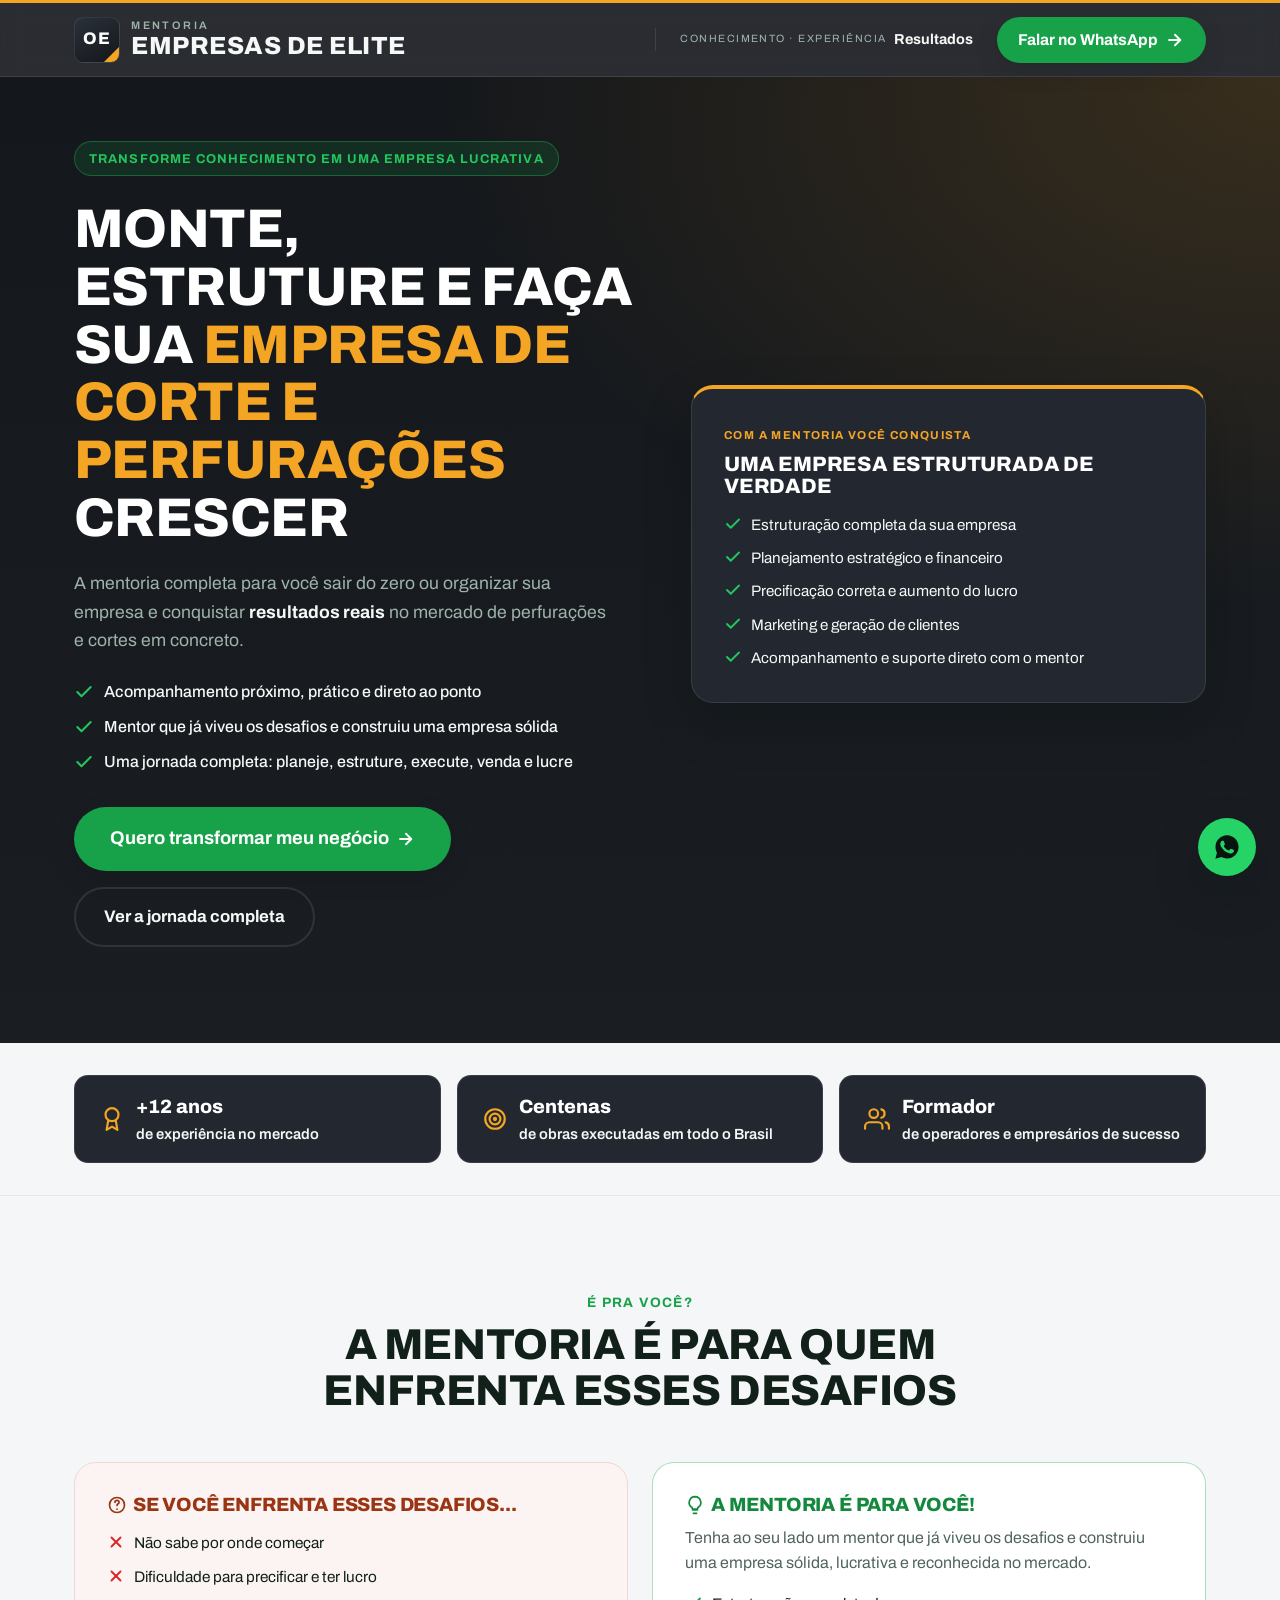
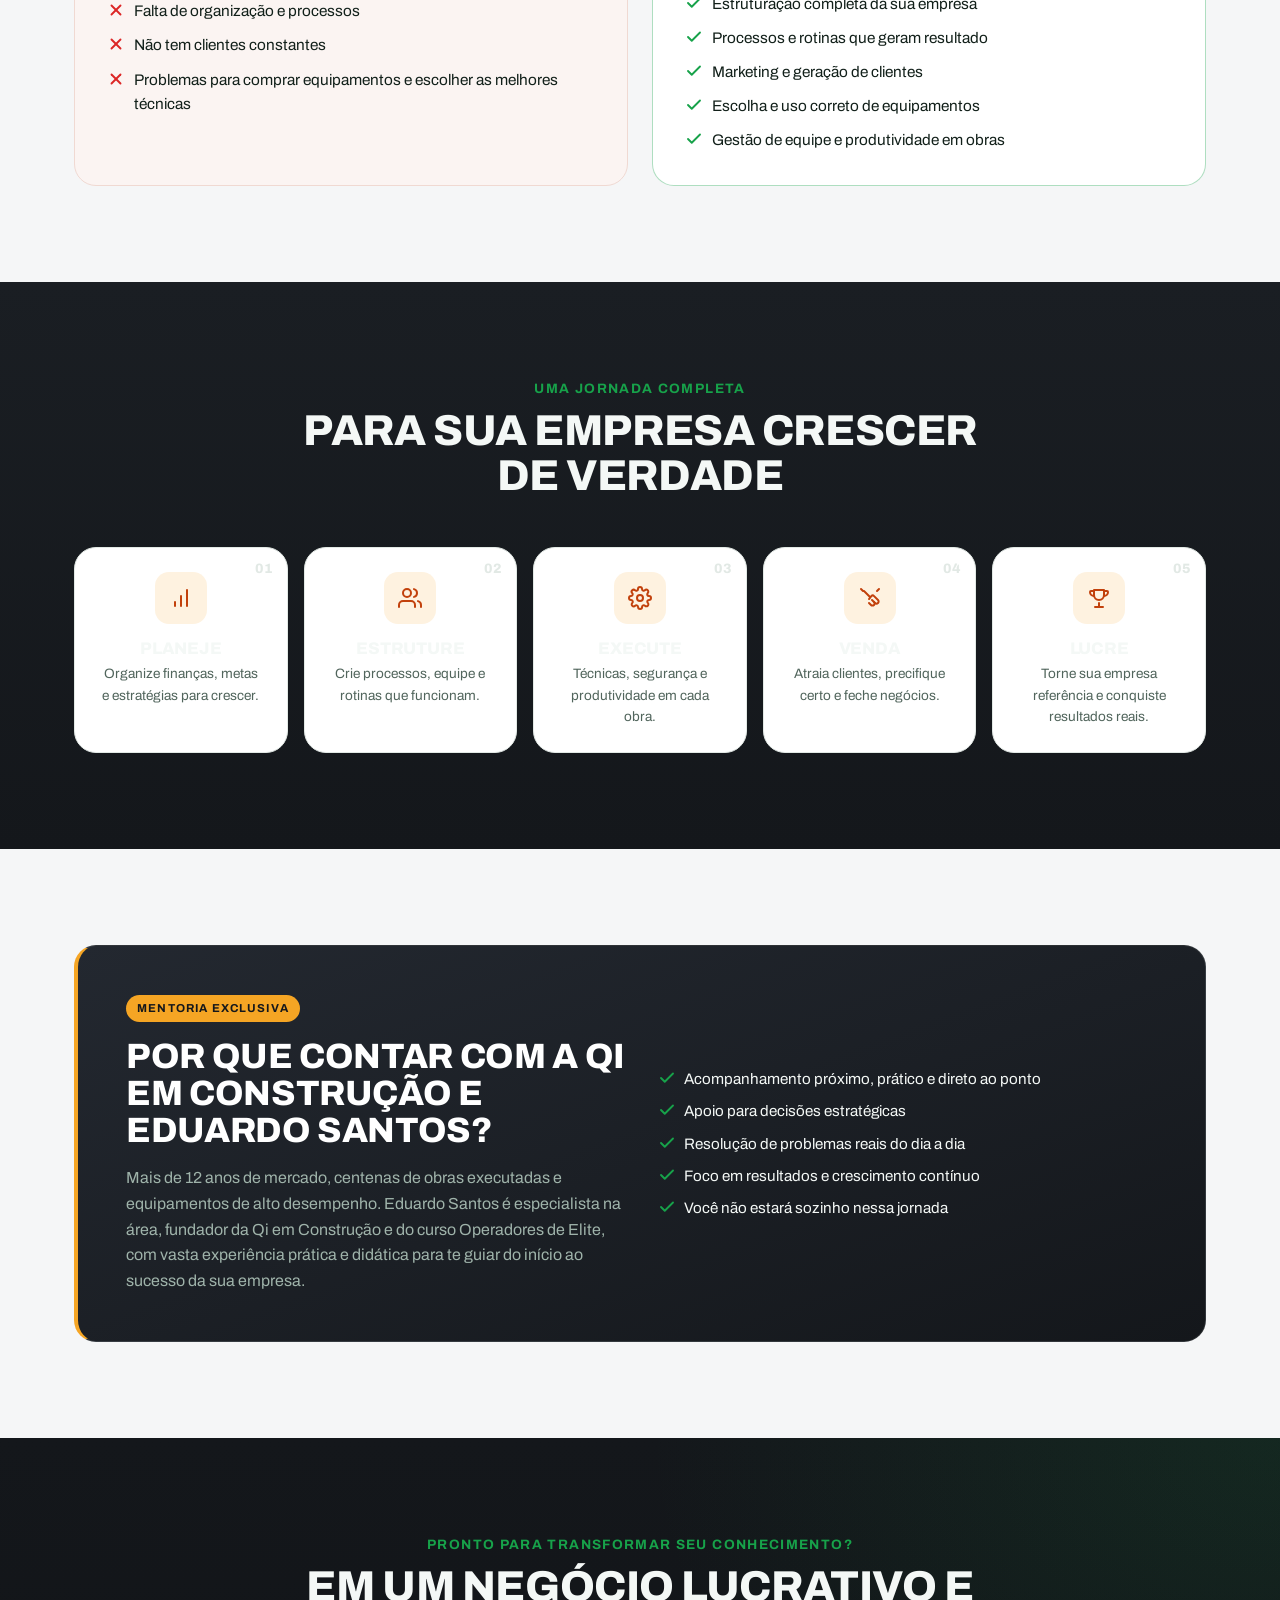
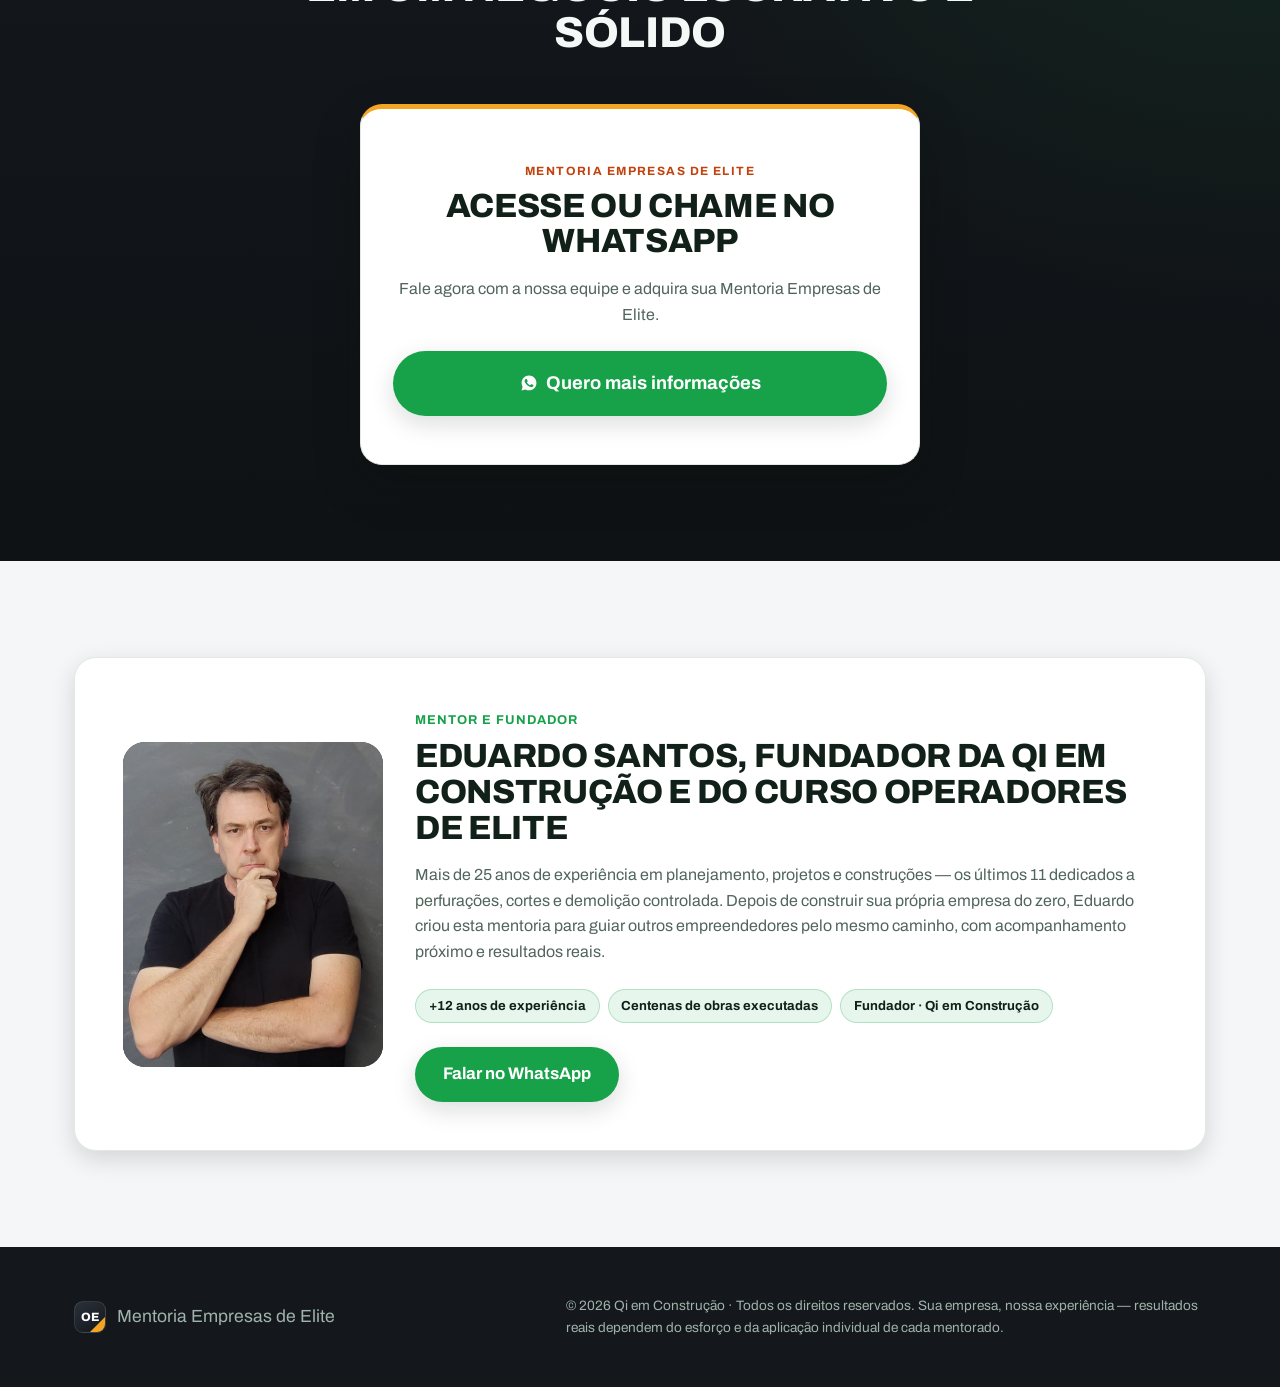
==== mentoria-empresas-de-elite/index.html @ 90589bb1 "Add Mentoria Empresas de Elite page New /mentoria-empresas-de-elite/ — pillars, problem-fit panels, " ====
<!doctype html>
<html lang="pt-BR">
<head>
<meta charset="UTF-8">
<meta name="viewport" content="width=device-width, initial-scale=1">
<title>Mentoria Empresas de Elite | Monte e Estruture sua Empresa de Corte e Perfurações — Qi em Construção</title>
<meta name="description" content="Mentoria completa para você sair do zero ou organizar sua empresa e conquistar resultados reais no mercado de perfurações e cortes em concreto. Planeje, estruture, execute, venda e lucre com o acompanhamento de Eduardo Santos.">
<link rel="preload" href="../assets/fonts/archivo-latin-400-normal.woff2" as="font" type="font/woff2" crossorigin>
<link rel="preload" href="../assets/fonts/archivo-latin-800-normal.woff2" as="font" type="font/woff2" crossorigin>
<link rel="stylesheet" href="../css/fonts.css">
<link rel="stylesheet" href="../css/styles.css">
<link rel="stylesheet" href="../css/smartbook.css">
<link rel="stylesheet" href="../css/course.css">
</head>
<body>

<a class="skip-link" href="#main">Pular para o conteúdo</a>

<svg xmlns="http://www.w3.org/2000/svg" style="display:none">
  <symbol id="icon-check" viewBox="0 0 24 24" fill="none" stroke="currentColor" stroke-width="2.5" stroke-linecap="round" stroke-linejoin="round"><polyline points="20 6 9 17 4 12"/></symbol>
  <symbol id="icon-x" viewBox="0 0 24 24" fill="none" stroke="currentColor" stroke-width="2.5" stroke-linecap="round" stroke-linejoin="round"><line x1="18" y1="6" x2="6" y2="18"/><line x1="6" y1="6" x2="18" y2="18"/></symbol>
  <symbol id="icon-arrow" viewBox="0 0 24 24" fill="none" stroke="currentColor" stroke-width="2.5" stroke-linecap="round" stroke-linejoin="round"><line x1="4" y1="12" x2="19" y2="12"/><polyline points="12 5 19 12 12 19"/></symbol>
  <symbol id="icon-whatsapp" viewBox="0 0 24 24" fill="currentColor"><path d="M12.04 2C6.58 2 2.13 6.45 2.13 11.91c0 1.79.47 3.47 1.29 4.93L2 22l5.25-1.38c1.41.77 3.02 1.21 4.74 1.21h.01c5.46 0 9.91-4.45 9.91-9.91C21.91 6.45 17.5 2 12.04 2Zm5.7 14.08c-.24.68-1.4 1.32-1.93 1.4-.5.08-1.12.11-1.81-.11-.42-.13-.96-.31-1.65-.6-2.9-1.25-4.79-4.17-4.94-4.37-.15-.2-1.18-1.57-1.18-3 0-1.42.75-2.12 1.02-2.41.27-.29.58-.36.78-.36.2 0 .39 0 .56.01.18.01.42-.07.65.5.24.58.82 2 .89 2.14.07.15.12.32.02.52-.1.2-.15.32-.29.49-.15.17-.31.38-.44.51-.15.15-.3.31-.13.61.17.29.75 1.24 1.62 2.01 1.11.99 2.05 1.3 2.34 1.44.29.15.46.13.63-.08.17-.2.72-.84.91-1.13.19-.29.39-.24.65-.15.27.1 1.69.8 1.98.94.29.15.48.22.55.34.07.13.07.72-.17 1.4Z"/></symbol>
  <symbol id="icon-award" viewBox="0 0 24 24" fill="none" stroke="currentColor" stroke-width="2" stroke-linecap="round" stroke-linejoin="round"><circle cx="12" cy="8" r="6"/><path d="M8.5 13.5 7 22l5-3 5 3-1.5-8.5"/></symbol>
  <symbol id="icon-target" viewBox="0 0 24 24" fill="none" stroke="currentColor" stroke-width="2" stroke-linecap="round" stroke-linejoin="round"><circle cx="12" cy="12" r="9"/><circle cx="12" cy="12" r="5"/><circle cx="12" cy="12" r="1"/></symbol>
  <symbol id="icon-users" viewBox="0 0 24 24" fill="none" stroke="currentColor" stroke-width="2" stroke-linecap="round" stroke-linejoin="round"><path d="M17 21v-2a4 4 0 0 0-4-4H5a4 4 0 0 0-4 4v2"/><circle cx="9" cy="7" r="4"/><path d="M23 21v-2a4 4 0 0 0-3-3.87M16 3.13a4 4 0 0 1 0 7.75"/></symbol>
  <symbol id="icon-bulb" viewBox="0 0 24 24" fill="none" stroke="currentColor" stroke-width="2" stroke-linecap="round" stroke-linejoin="round"><path d="M9 18h6M10 22h4M12 2a7 7 0 0 0-4 12.7c.6.5 1 1.2 1 2.05V17h6v-.25c0-.85.4-1.55 1-2.05A7 7 0 0 0 12 2Z"/></symbol>
  <symbol id="icon-chart" viewBox="0 0 24 24" fill="none" stroke="currentColor" stroke-width="2" stroke-linecap="round" stroke-linejoin="round"><line x1="12" y1="20" x2="12" y2="10"/><line x1="18" y1="20" x2="18" y2="4"/><line x1="6" y1="20" x2="6" y2="16"/></symbol>
  <symbol id="icon-settings" viewBox="0 0 24 24" fill="none" stroke="currentColor" stroke-width="2" stroke-linecap="round" stroke-linejoin="round"><circle cx="12" cy="12" r="3"/><path d="M19.4 15a1.65 1.65 0 0 0 .33 1.82l.06.06a2 2 0 1 1-2.83 2.83l-.06-.06a1.65 1.65 0 0 0-1.82-.33 1.65 1.65 0 0 0-1 1.51V21a2 2 0 0 1-4 0v-.09A1.65 1.65 0 0 0 9 19.4a1.65 1.65 0 0 0-1.82.33l-.06.06a2 2 0 1 1-2.83-2.83l.06-.06a1.65 1.65 0 0 0 .33-1.82 1.65 1.65 0 0 0-1.51-1H3a2 2 0 0 1 0-4h.09A1.65 1.65 0 0 0 4.6 9a1.65 1.65 0 0 0-.33-1.82l-.06-.06a2 2 0 1 1 2.83-2.83l.06.06a1.65 1.65 0 0 0 1.82.33H9a1.65 1.65 0 0 0 1-1.51V3a2 2 0 0 1 4 0v.09a1.65 1.65 0 0 0 1 1.51 1.65 1.65 0 0 0 1.82-.33l.06-.06a2 2 0 1 1 2.83 2.83l-.06.06a1.65 1.65 0 0 0-.33 1.82V9a1.65 1.65 0 0 0 1.51 1H21a2 2 0 0 1 0 4h-.09a1.65 1.65 0 0 0-1.51 1z"/></symbol>
  <symbol id="icon-trophy" viewBox="0 0 24 24" fill="none" stroke="currentColor" stroke-width="2" stroke-linecap="round" stroke-linejoin="round"><path d="M8 21h8M12 17v4M7 4h10v5a5 5 0 0 1-10 0V4Z"/><path d="M17 5h3a1 1 0 0 1 1 1 4 4 0 0 1-4 4M7 5H4a1 1 0 0 0-1 1 4 4 0 0 0 4 4"/></symbol>
  <symbol id="icon-handshake" viewBox="0 0 24 24" fill="none" stroke="currentColor" stroke-width="2" stroke-linecap="round" stroke-linejoin="round"><path d="m11 17 2 2a1 1 0 1 0 3-3"/><path d="m14 14 3 3a1 1 0 1 0 3-3l-3.9-3.9a2 2 0 0 0-2.828 0L11 13.06"/><path d="m21 3-2 2M3 3l2 2M6 5l6 6"/></symbol>
  <symbol id="icon-question" viewBox="0 0 24 24" fill="none" stroke="currentColor" stroke-width="2" stroke-linecap="round" stroke-linejoin="round"><circle cx="12" cy="12" r="9"/><path d="M9.5 9a2.5 2.5 0 0 1 5 0c0 1.5-2.5 1.5-2.5 3.5"/><line x1="12" y1="17" x2="12.01" y2="17"/></symbol>
</svg>

<!-- Header -->
<header class="site-header">
  <div class="container">
    <a class="brand" href="../" aria-label="Qi em Construção — página inicial">
      <span class="brand-mark" aria-hidden="true">OE</span>
      <span class="brand-word">
        <span class="brand-word__top">Mentoria</span>
        <span class="brand-word__main">Empresas de Elite</span>
      </span>
    </a>
    <div class="header-right">
      <span class="header-partner">
        <span class="header-partner__label">Conhecimento · Experiência</span>
        <strong>Resultados</strong>
      </span>
      <a class="btn btn-primary header-cta" href="#contato">
        Falar no WhatsApp
        <svg width="18" height="18" aria-hidden="true"><use href="#icon-arrow"/></svg>
      </a>
    </div>
  </div>
</header>

<main id="main">

  <!-- Hero -->
  <section class="co-hero">
    <div class="container co-hero__grid">
      <div class="co-hero__copy">
        <span class="eyebrow">Transforme conhecimento em uma empresa lucrativa</span>
        <h1>Monte, estruture e faça sua <span class="accent">empresa de corte e perfurações</span> crescer</h1>
        <p class="co-lede">
          A mentoria completa para você sair do zero ou organizar sua empresa e conquistar
          <strong>resultados reais</strong> no mercado de perfurações e cortes em concreto.
        </p>
        <ul class="co-hero__points">
          <li><svg width="20" height="20"><use href="#icon-check"/></svg> Acompanhamento próximo, prático e direto ao ponto</li>
          <li><svg width="20" height="20"><use href="#icon-check"/></svg> Mentor que já viveu os desafios e construiu uma empresa sólida</li>
          <li><svg width="20" height="20"><use href="#icon-check"/></svg> Uma jornada completa: planeje, estruture, execute, venda e lucre</li>
        </ul>
        <div class="co-hero__cta">
          <a class="btn btn-primary btn-lg" href="#contato">Quero transformar meu negócio <svg width="18" height="18" aria-hidden="true"><use href="#icon-arrow"/></svg></a>
          <a class="btn btn-ghost" href="#jornada">Ver a jornada completa</a>
        </div>
      </div>

      <aside class="co-herocard" aria-label="O que você vai conquistar">
        <span class="co-herocard__eyebrow">Com a mentoria você conquista</span>
        <h2>Uma empresa estruturada de verdade</h2>
        <ul>
          <li><svg width="18" height="18"><use href="#icon-check"/></svg> Estruturação completa da sua empresa</li>
          <li><svg width="18" height="18"><use href="#icon-check"/></svg> Planejamento estratégico e financeiro</li>
          <li><svg width="18" height="18"><use href="#icon-check"/></svg> Precificação correta e aumento do lucro</li>
          <li><svg width="18" height="18"><use href="#icon-check"/></svg> Marketing e geração de clientes</li>
          <li><svg width="18" height="18"><use href="#icon-check"/></svg> Acompanhamento e suporte direto com o mentor</li>
        </ul>
      </aside>
    </div>
  </section>

  <!-- Credentials -->
  <section class="sb-badges-sec" aria-label="Credenciais">
    <div class="container">
      <ul class="me-cred">
        <li><svg width="26" height="26"><use href="#icon-award"/></svg><span><strong>+12 anos</strong>de experiência no mercado</span></li>
        <li><svg width="26" height="26"><use href="#icon-target"/></svg><span><strong>Centenas</strong>de obras executadas em todo o Brasil</span></li>
        <li><svg width="26" height="26"><use href="#icon-users"/></svg><span><strong>Formador</strong>de operadores e empresários de sucesso</span></li>
      </ul>
    </div>
  </section>

  <!-- Problem vs Fit -->
  <section class="co-shift" aria-labelledby="fit-heading">
    <div class="container">
      <div class="section-head">
        <span class="section-kicker">É pra você?</span>
        <h2 id="fit-heading">A mentoria é para quem enfrenta esses desafios</h2>
      </div>
      <div class="co-shift__grid">
        <div class="co-panel co-panel--problem">
          <h3><svg width="20" height="20" style="vertical-align:-4px;margin-right:6px"><use href="#icon-question"/></svg>Se você enfrenta esses desafios...</h3>
          <ul>
            <li><svg width="18" height="18"><use href="#icon-x"/></svg> Não sabe por onde começar</li>
            <li><svg width="18" height="18"><use href="#icon-x"/></svg> Dificuldade para precificar e ter lucro</li>
            <li><svg width="18" height="18"><use href="#icon-x"/></svg> Falta de organização e processos</li>
            <li><svg width="18" height="18"><use href="#icon-x"/></svg> Não tem clientes constantes</li>
            <li><svg width="18" height="18"><use href="#icon-x"/></svg> Problemas para comprar equipamentos e escolher as melhores técnicas</li>
          </ul>
        </div>
        <div class="co-panel co-panel--change">
          <h3><svg width="20" height="20" style="vertical-align:-4px;margin-right:6px"><use href="#icon-bulb"/></svg>A mentoria é para você!</h3>
          <p style="margin-top:-0.4rem; margin-bottom:1rem; color:var(--text-muted-on-light)">
            Tenha ao seu lado um mentor que já viveu os desafios e construiu uma empresa sólida,
            lucrativa e reconhecida no mercado.
          </p>
          <ul>
            <li><svg width="18" height="18"><use href="#icon-check"/></svg> Estruturação completa da sua empresa</li>
            <li><svg width="18" height="18"><use href="#icon-check"/></svg> Processos e rotinas que geram resultado</li>
            <li><svg width="18" height="18"><use href="#icon-check"/></svg> Marketing e geração de clientes</li>
            <li><svg width="18" height="18"><use href="#icon-check"/></svg> Escolha e uso correto de equipamentos</li>
            <li><svg width="18" height="18"><use href="#icon-check"/></svg> Gestão de equipe e produtividade em obras</li>
          </ul>
        </div>
      </div>
    </div>
  </section>

  <!-- Journey -->
  <section class="co-results" id="jornada" aria-labelledby="journey-heading">
    <div class="container">
      <div class="section-head section-head--dark">
        <span class="section-kicker">Uma jornada completa</span>
        <h2 id="journey-heading">Para sua empresa crescer de verdade</h2>
      </div>
      <div class="me-journey" data-reveal>
        <article class="me-step">
          <span class="me-step__num">01</span>
          <span class="me-step__icon"><svg width="24" height="24"><use href="#icon-chart"/></svg></span>
          <h3>Planeje</h3>
          <p>Organize finanças, metas e estratégias para crescer.</p>
        </article>
        <article class="me-step">
          <span class="me-step__num">02</span>
          <span class="me-step__icon"><svg width="24" height="24"><use href="#icon-users"/></svg></span>
          <h3>Estruture</h3>
          <p>Crie processos, equipe e rotinas que funcionam.</p>
        </article>
        <article class="me-step">
          <span class="me-step__num">03</span>
          <span class="me-step__icon"><svg width="24" height="24"><use href="#icon-settings"/></svg></span>
          <h3>Execute</h3>
          <p>Técnicas, segurança e produtividade em cada obra.</p>
        </article>
        <article class="me-step">
          <span class="me-step__num">04</span>
          <span class="me-step__icon"><svg width="24" height="24"><use href="#icon-handshake"/></svg></span>
          <h3>Venda</h3>
          <p>Atraia clientes, precifique certo e feche negócios.</p>
        </article>
        <article class="me-step">
          <span class="me-step__num">05</span>
          <span class="me-step__icon"><svg width="24" height="24"><use href="#icon-trophy"/></svg></span>
          <h3>Lucre</h3>
          <p>Torne sua empresa referência e conquiste resultados reais.</p>
        </article>
      </div>
    </div>
  </section>

  <!-- Why Qi + personalized mentorship -->
  <section class="co-bonus" aria-labelledby="why-heading">
    <div class="container">
      <div class="co-bonus__card" data-reveal>
        <div>
          <span class="co-bonus__tag">Mentoria exclusiva</span>
          <h2 id="why-heading">Por que contar com a Qi em Construção e Eduardo Santos?</h2>
          <p>
            Mais de 12 anos de mercado, centenas de obras executadas e equipamentos de alto
            desempenho. Eduardo Santos é especialista na área, fundador da Qi em Construção e do
            curso Operadores de Elite, com vasta experiência prática e didática para te guiar do
            início ao sucesso da sua empresa.
          </p>
        </div>
        <ul class="sb-check">
          <li><svg width="18" height="18"><use href="#icon-check"/></svg> Acompanhamento próximo, prático e direto ao ponto</li>
          <li><svg width="18" height="18"><use href="#icon-check"/></svg> Apoio para decisões estratégicas</li>
          <li><svg width="18" height="18"><use href="#icon-check"/></svg> Resolução de problemas reais do dia a dia</li>
          <li><svg width="18" height="18"><use href="#icon-check"/></svg> Foco em resultados e crescimento contínuo</li>
          <li><svg width="18" height="18"><use href="#icon-check"/></svg> Você não estará sozinho nessa jornada</li>
        </ul>
      </div>
    </div>
  </section>

  <!-- Final CTA -->
  <section class="co-price-sec" id="contato" aria-labelledby="cta-heading">
    <div class="container">
      <div class="section-head section-head--dark">
        <span class="section-kicker">Pronto para transformar seu conhecimento?</span>
        <h2 id="cta-heading">Em um negócio lucrativo e sólido</h2>
      </div>
      <div class="me-cta-box" data-reveal>
        <span class="me-cta-box__eyebrow">Mentoria Empresas de Elite</span>
        <h2>Acesse ou chame no WhatsApp</h2>
        <p>Fale agora com a nossa equipe e adquira sua Mentoria Empresas de Elite.</p>
        <a class="btn btn-primary btn-lg btn-block" href="https://wa.me/5511947504241?text=Ol%C3%A1%2C%20quero%20mais%20informa%C3%A7%C3%B5es%20sobre%20a%20Mentoria%20Empresas%20de%20Elite." target="_blank" rel="noopener">
          <svg width="18" height="18"><use href="#icon-whatsapp"/></svg>
          Quero mais informações
        </a>
      </div>
    </div>
  </section>

  <!-- Authority -->
  <section class="authority" aria-labelledby="authority-heading">
    <div class="container">
      <div class="authority-card" data-reveal>
        <div class="authority-photo">
          <img src="../assets/img/eduardo-santos.jpg" width="591" height="729"
               alt="Eduardo Santos, mentor e fundador da Qi em Construção" loading="lazy">
        </div>
        <div>
          <span class="authority-eyebrow">Mentor e fundador</span>
          <h2 id="authority-heading">Eduardo Santos, fundador da Qi em Construção e do curso Operadores de Elite</h2>
          <p>
            Mais de 25 anos de experiência em planejamento, projetos e construções — os últimos 11
            dedicados a perfurações, cortes e demolição controlada. Depois de construir sua própria
            empresa do zero, Eduardo criou esta mentoria para guiar outros empreendedores pelo mesmo
            caminho, com acompanhamento próximo e resultados reais.
          </p>
          <ul class="authority-badges">
            <li>+12 anos de experiência</li>
            <li>Centenas de obras executadas</li>
            <li>Fundador · Qi em Construção</li>
          </ul>
          <div class="authority-actions">
            <a class="btn btn-primary" href="#contato">Falar no WhatsApp</a>
          </div>
        </div>
      </div>
    </div>
  </section>

</main>

<!-- Footer -->
<footer class="site-footer">
  <div class="container">
    <div class="footer-bottom">
      <span class="brand" style="font-size:1.1rem;">
        <span class="brand-mark" aria-hidden="true" style="width:32px;height:32px;font-size:0.75rem;">OE</span>
        Mentoria Empresas de Elite
      </span>
      <p class="footer-legal">
        © 2026 Qi em Construção · Todos os direitos reservados. Sua empresa, nossa experiência —
        resultados reais dependem do esforço e da aplicação individual de cada mentorado.
      </p>
    </div>
  </div>
</footer>

<a class="whatsapp-fab" href="https://wa.me/5511947504241?text=Ol%C3%A1%2C%20quero%20mais%20informa%C3%A7%C3%B5es%20sobre%20a%20Mentoria%20Empresas%20de%20Elite." target="_blank" rel="noopener" aria-label="Falar no WhatsApp">
  <svg width="28" height="28"><use href="#icon-whatsapp"/></svg>
</a>

<div class="mobile-cta">
  <div class="mobile-cta__price">
    <span>Mentoria Empresas de Elite</span>
    <strong>Fale no WhatsApp</strong>
  </div>
  <a class="btn btn-primary" href="#contato">Quero saber mais</a>
</div>

<script src="../js/script.js"></script>
</body>
</html>
---- css/fonts.css ----
/* ==========================================================================
   Self-hosted font: Archivo (headings + body) — subset latin, woff2
   Served locally for performance, reliability and privacy (no external CDN).
   ========================================================================== */
@font-face {
  font-family: "Archivo";
  font-style: normal;
  font-weight: 400;
  font-display: swap;
  src: url("../assets/fonts/archivo-latin-400-normal.woff2") format("woff2");
}
@font-face {
  font-family: "Archivo";
  font-style: normal;
  font-weight: 500;
  font-display: swap;
  src: url("../assets/fonts/archivo-latin-500-normal.woff2") format("woff2");
}
@font-face {
  font-family: "Archivo";
  font-style: normal;
  font-weight: 600;
  font-display: swap;
  src: url("../assets/fonts/archivo-latin-600-normal.woff2") format("woff2");
}
@font-face {
  font-family: "Archivo";
  font-style: normal;
  font-weight: 700;
  font-display: swap;
  src: url("../assets/fonts/archivo-latin-700-normal.woff2") format("woff2");
}
@font-face {
  font-family: "Archivo";
  font-style: normal;
  font-weight: 800;
  font-display: swap;
  src: url("../assets/fonts/archivo-latin-800-normal.woff2") format("woff2");
}
---- css/styles.css ----
/* ==========================================================================
   Operadores de Elite — Design Tokens
   ========================================================================== */
:root {
  /* Color: dark industrial base (graphite / steel) */
  --bg-deep: #14171B;
  --bg-panel: #1A1E23;
  --bg-panel-2: #232830;
  --surface-light: #F5F6F7;
  --surface-card: #FFFFFF;

  /* Color: action / brand */
  --primary: #17A24A;
  --primary-hover: #14893E;
  --primary-light: #22C55E;

  /* Color: price / urgency — safety amber */
  --gold: #F5A524;
  --gold-deep: #C2410C;

  /* Color: text */
  --text-on-dark: #F4F8F6;
  --text-muted-on-dark: #9FB3AA;
  --text-on-light: #12201A;
  --text-muted-on-light: #51655C;

  /* Color: semantic */
  --danger: #DC2626;
  --border-dark: rgba(244, 248, 246, 0.10);
  --border-light: #E2E9E5;

  /* Type */
  --font-display: "Archivo", "Segoe UI", sans-serif;
  --font-body: "Archivo", "Segoe UI", sans-serif;

  /* Spacing scale */
  --space-1: 0.25rem;
  --space-2: 0.5rem;
  --space-3: 1rem;
  --space-4: 1.5rem;
  --space-5: 2rem;
  --space-6: 3rem;
  --space-7: 4rem;
  --space-8: 6rem;

  /* Layout */
  --container: 1180px;
  --radius-sm: 8px;
  --radius-md: 14px;
  --radius-lg: 22px;
  --radius-pill: 999px;

  /* Elevation */
  --shadow-sm: 0 1px 2px rgba(6, 15, 11, 0.08);
  --shadow-md: 0 8px 24px rgba(6, 15, 11, 0.14);
  --shadow-lg: 0 20px 48px rgba(6, 15, 11, 0.22);
  --shadow-gold: 0 12px 30px rgba(245, 165, 36, 0.28);

  --ease: cubic-bezier(0.22, 1, 0.36, 1);
}

/* ==========================================================================
   Reset
   ========================================================================== */
*, *::before, *::after { box-sizing: border-box; }
html { scroll-behavior: smooth; }
@media (prefers-reduced-motion: reduce) {
  html { scroll-behavior: auto; }
  *, *::before, *::after {
    animation-duration: 0.01ms !important;
    animation-iteration-count: 1 !important;
    transition-duration: 0.01ms !important;
    scroll-behavior: auto !important;
  }
}

body, h1, h2, h3, p, figure, ul, ol { margin: 0; }
ul { padding: 0; list-style: none; }
img { max-width: 100%; display: block; }
button { font: inherit; }
a { color: inherit; }

body {
  font-family: var(--font-body);
  background: var(--surface-light);
  color: var(--text-on-light);
  font-size: 16px;
  line-height: 1.6;
  -webkit-font-smoothing: antialiased;
}

.container {
  max-width: var(--container);
  margin-inline: auto;
  padding-inline: var(--space-4);
}

h1, h2, h3 {
  font-family: var(--font-display);
  font-weight: 800;
  letter-spacing: -0.01em;
  line-height: 1.06;
  text-transform: uppercase;
}

section { padding-block: var(--space-8); }

/* Visually-hidden but accessible to screen readers */
.sr-only {
  position: absolute;
  width: 1px; height: 1px;
  padding: 0; margin: -1px;
  overflow: hidden;
  clip: rect(0, 0, 0, 0);
  white-space: nowrap;
  border: 0;
}

/* Skip link */
.skip-link {
  position: absolute;
  left: var(--space-3);
  top: -60px;
  background: var(--primary);
  color: #fff;
  padding: var(--space-2) var(--space-3);
  border-radius: var(--radius-sm);
  z-index: 1000;
  transition: top 200ms var(--ease);
}
.skip-link:focus { top: var(--space-3); }

/* Visible focus states everywhere */
a:focus-visible,
button:focus-visible,
summary:focus-visible,
input:focus-visible {
  outline: 3px solid var(--gold);
  outline-offset: 2px;
  border-radius: 4px;
}

/* ==========================================================================
   Buttons
   ========================================================================== */
.btn {
  display: inline-flex;
  align-items: center;
  justify-content: center;
  gap: var(--space-2);
  min-height: 52px;
  padding: 0.9rem 1.75rem;
  border-radius: var(--radius-pill);
  font-family: var(--font-body);
  font-weight: 700;
  font-size: 1.05rem;
  text-decoration: none;
  border: none;
  cursor: pointer;
  transition: transform 180ms var(--ease), box-shadow 180ms var(--ease), background-color 180ms var(--ease);
}
.btn:active { transform: translateY(1px); }

.btn-primary {
  background: var(--primary);
  color: #fff;
  box-shadow: var(--shadow-md);
}
.btn-primary:hover {
  background: var(--primary-hover);
  box-shadow: var(--shadow-lg);
  transform: translateY(-2px);
}

.btn-ghost {
  background: transparent;
  color: var(--text-on-dark);
  border: 2px solid var(--border-dark);
}
.btn-ghost:hover {
  border-color: var(--primary-light);
  color: var(--primary-light);
}

.btn-whatsapp {
  background: #1E293B;
  color: #fff;
  border: 2px solid rgba(255,255,255,0.14);
}
.btn-whatsapp:hover { background: #263346; }

.btn-block { width: 100%; }

.btn-lg {
  min-height: 60px;
  padding: 1.1rem 2.25rem;
  font-size: 1.15rem;
}

/* ==========================================================================
   Header
   ========================================================================== */
.site-header {
  position: sticky;
  top: 0;
  z-index: 100;
  background: rgba(20, 23, 27, 0.90);
  backdrop-filter: blur(12px) saturate(1.1);
  border-top: 3px solid var(--gold);
  border-bottom: 1px solid var(--border-dark);
}
.site-header .container {
  display: flex;
  align-items: center;
  justify-content: space-between;
  gap: var(--space-4);
  padding-block: 0.85rem;
}

/* Brand lockup */
.brand {
  display: flex;
  align-items: center;
  gap: 0.7rem;
  text-decoration: none;
}
.brand-mark {
  position: relative;
  width: 46px; height: 46px;
  border-radius: 9px;
  background: linear-gradient(150deg, #2A313A, #14171B);
  border: 1px solid rgba(255, 255, 255, 0.12);
  display: flex; align-items: center; justify-content: center;
  color: #fff;
  font-family: var(--font-display);
  font-weight: 800;
  font-size: 1.05rem;
  letter-spacing: 0.03em;
  flex-shrink: 0;
  overflow: hidden;
}
/* amber corner notch — industrial label detail */
.brand-mark::after {
  content: "";
  position: absolute;
  right: 0; bottom: 0;
  border-style: solid;
  border-width: 0 0 15px 15px;
  border-color: transparent transparent var(--gold) transparent;
}
.brand-word {
  display: flex;
  flex-direction: column;
  line-height: 1;
}
.brand-word__top {
  font-family: var(--font-body);
  font-weight: 600;
  font-size: 0.68rem;
  letter-spacing: 0.22em;
  text-transform: uppercase;
  color: var(--text-muted-on-dark);
}
.brand-word__main {
  font-family: var(--font-display);
  font-weight: 800;
  font-size: 1.55rem;
  letter-spacing: 0.02em;
  text-transform: uppercase;
  color: var(--text-on-dark);
  margin-top: 3px;
}

/* Right cluster */
.header-right {
  display: flex;
  align-items: center;
  gap: var(--space-4);
}
.header-partner {
  display: none;
  align-items: center;
  gap: 0.45rem;
  font-size: 0.9rem;
  color: var(--text-on-dark);
  padding-left: var(--space-4);
  border-left: 1px solid var(--border-dark);
}
.header-partner__label {
  font-size: 0.66rem;
  letter-spacing: 0.14em;
  text-transform: uppercase;
  color: var(--text-muted-on-dark);
}
.header-partner strong { font-weight: 700; }
@media (min-width: 880px) { .header-partner { display: inline-flex; } }

.header-cta {
  display: none;
  min-height: 46px;
  padding: 0.6rem 1.35rem;
  font-size: 0.98rem;
}
.header-cta svg { transition: transform 180ms var(--ease); }
.header-cta:hover svg { transform: translateX(3px); }
@media (min-width: 560px) { .header-cta { display: inline-flex; } }

/* ==========================================================================
   Hero
   ========================================================================== */
.hero {
  background:
    radial-gradient(120% 100% at 100% 0%, rgba(23, 162, 74, 0.20), transparent 55%),
    linear-gradient(180deg, var(--bg-deep), var(--bg-panel));
  color: var(--text-on-dark);
  padding-top: var(--space-7);
  padding-bottom: var(--space-8);
  overflow: hidden;
}
.hero .container {
  display: grid;
  gap: var(--space-6);
  align-items: center;
}
@media (min-width: 960px) {
  .hero .container { grid-template-columns: 1.05fr 0.95fr; }
}

.eyebrow {
  display: inline-flex;
  align-items: center;
  gap: var(--space-2);
  background: rgba(23, 162, 74, 0.16);
  border: 1px solid rgba(34, 197, 94, 0.35);
  color: var(--primary-light);
  font-weight: 700;
  font-size: 0.8rem;
  letter-spacing: 0.08em;
  text-transform: uppercase;
  padding: 0.4rem 0.9rem;
  border-radius: var(--radius-pill);
  margin-bottom: var(--space-4);
}

.hero h1 {
  font-size: clamp(2.4rem, 5.5vw, 3.9rem);
  color: #fff;
}
.hero h1 .accent { color: var(--gold); }

.hero-lede {
  margin-top: var(--space-4);
  font-size: 1.15rem;
  color: var(--text-muted-on-dark);
  max-width: 46ch;
}

.hero-points {
  margin-top: var(--space-5);
  display: grid;
  gap: var(--space-2);
}
.hero-points li {
  display: flex;
  align-items: flex-start;
  gap: var(--space-2);
  font-weight: 600;
  color: var(--text-on-dark);
}
.hero-points svg {
  flex-shrink: 0;
  margin-top: 3px;
  color: var(--primary-light);
}

.hero-cta-row {
  margin-top: var(--space-5);
  display: flex;
  flex-wrap: wrap;
  gap: var(--space-3);
  align-items: center;
}

.trust-row {
  margin-top: var(--space-5);
  display: flex;
  align-items: center;
  gap: var(--space-3);
  color: var(--text-muted-on-dark);
  font-size: 0.92rem;
}
.stars { color: var(--gold); letter-spacing: 2px; }

/* Video card */
.video-card {
  position: relative;
  border-radius: var(--radius-lg);
  overflow: hidden;
  box-shadow: var(--shadow-lg);
  border: 1px solid var(--border-dark);
  aspect-ratio: 4 / 5;
  background: linear-gradient(160deg, #232830, #14171B);
}
.video-card__label {
  position: absolute;
  inset: 0;
  display: flex;
  flex-direction: column;
  align-items: center;
  justify-content: center;
  gap: var(--space-3);
  padding: var(--space-4);
  text-align: center;
}
.video-card__badge {
  font-family: var(--font-display);
  font-size: clamp(1.6rem, 3vw, 2.1rem);
  color: #fff;
  letter-spacing: 0.03em;
}
.video-card__badge span { display: block; color: var(--gold); }
.play-btn {
  width: 78px; height: 78px;
  border-radius: 50%;
  background: var(--primary);
  color: #fff;
  display: flex; align-items: center; justify-content: center;
  cursor: pointer;
  border: none;
  box-shadow: 0 0 0 10px rgba(23, 162, 74, 0.16);
  transition: transform 200ms var(--ease), box-shadow 200ms var(--ease);
}
.play-btn:hover { transform: scale(1.06); box-shadow: 0 0 0 14px rgba(23, 162, 74, 0.22); }
.video-card__tag {
  position: absolute;
  top: var(--space-3);
  left: var(--space-3);
  background: rgba(11, 21, 18, 0.7);
  border: 1px solid var(--border-dark);
  color: var(--text-on-dark);
  font-size: 0.75rem;
  font-weight: 700;
  letter-spacing: 0.06em;
  text-transform: uppercase;
  padding: 0.35rem 0.7rem;
  border-radius: var(--radius-pill);
}

/* ==========================================================================
   Section heading helper
   ========================================================================== */
.section-head {
  text-align: center;
  max-width: 720px;
  margin-inline: auto;
  margin-bottom: var(--space-6);
}
.section-kicker {
  display: block;
  color: var(--primary);
  font-weight: 700;
  letter-spacing: 0.1em;
  text-transform: uppercase;
  font-size: 0.85rem;
  margin-bottom: var(--space-2);
}
.section-head h2 {
  font-size: clamp(1.9rem, 4vw, 2.7rem);
  color: var(--text-on-light);
}
.section-head--dark .section-head-desc,
.section-head--dark h2 { color: var(--text-on-dark); }
.section-head-desc {
  margin-top: var(--space-3);
  color: var(--text-muted-on-light);
  font-size: 1.05rem;
}

/* ==========================================================================
   Platform preview
   ========================================================================== */
.platform {
  background: linear-gradient(180deg, var(--bg-panel), var(--bg-deep));
  color: var(--text-on-dark);
}
.platform-frame {
  border: 1px solid var(--border-dark);
  border-radius: var(--radius-lg);
  background: var(--bg-panel-2);
  padding: var(--space-5);
  box-shadow: var(--shadow-lg);
}
.platform-frame__bar {
  display: flex;
  gap: 6px;
  margin-bottom: var(--space-4);
}
.platform-frame__bar span {
  width: 11px; height: 11px; border-radius: 50%;
  background: rgba(255,255,255,0.14);
}
.module-grid {
  display: grid;
  gap: var(--space-3);
  grid-template-columns: repeat(2, 1fr);
}
@media (min-width: 720px) {
  .module-grid { grid-template-columns: repeat(4, 1fr); }
}
.module-card {
  background: #1A1E23;
  border: 1px solid var(--border-dark);
  border-radius: var(--radius-md);
  overflow: hidden;
  transition: transform 220ms var(--ease), border-color 220ms var(--ease);
}
.module-card:hover { transform: translateY(-4px); border-color: rgba(34,197,94,0.4); }
.module-card__thumb {
  aspect-ratio: 16/10;
  background: linear-gradient(150deg, #2A313A, #14171B);
  overflow: hidden;
}
.module-card__thumb img {
  width: 100%;
  height: 100%;
  object-fit: cover;
  display: block;
  transition: transform 400ms var(--ease);
}
.module-card:hover .module-card__thumb img { transform: scale(1.05); }
.module-card__body { padding: var(--space-3); }
.module-card__eyebrow {
  font-size: 0.72rem;
  font-weight: 700;
  letter-spacing: 0.08em;
  text-transform: uppercase;
  color: var(--gold);
}
.module-card__title {
  font-family: var(--font-body);
  font-weight: 700;
  margin-top: var(--space-1);
  font-size: 0.95rem;
  color: var(--text-on-dark);
}

/* ==========================================================================
   Benefits / stats
   ========================================================================== */
.benefits .container {
  display: grid;
  gap: var(--space-6);
  align-items: center;
}
@media (min-width: 900px) {
  .benefits .container { grid-template-columns: 1.1fr 0.9fr; }
}
.benefit-list { display: grid; gap: var(--space-4); }
.benefit-item {
  display: grid;
  grid-template-columns: auto 1fr;
  gap: var(--space-3);
  padding: var(--space-4);
  border: 1px solid var(--border-light);
  border-radius: var(--radius-md);
  background: var(--surface-card);
  box-shadow: var(--shadow-sm);
  transition: box-shadow 200ms var(--ease), transform 200ms var(--ease);
}
.benefit-item:hover { box-shadow: var(--shadow-md); transform: translateY(-2px); }
.benefit-num {
  width: 46px; height: 46px;
  border-radius: 12px;
  background: rgba(23,162,74,0.12);
  color: var(--primary);
  font-family: var(--font-display);
  font-size: 1.3rem;
  display: flex; align-items: center; justify-content: center;
}
.benefit-item h3 {
  font-family: var(--font-body);
  text-transform: none;
  font-size: 1.1rem;
  font-weight: 800;
  color: var(--text-on-light);
}
.benefit-item p {
  margin-top: var(--space-1);
  color: var(--text-muted-on-light);
}
.benefit-item .stat {
  color: var(--primary);
  font-weight: 800;
}

.stat-panel {
  background: linear-gradient(165deg, #1A1E23, #14171B);
  border-radius: var(--radius-lg);
  padding: var(--space-5);
  color: var(--text-on-dark);
  box-shadow: var(--shadow-lg);
}
.stat-panel__head {
  display: flex;
  justify-content: space-between;
  align-items: center;
  font-family: var(--font-display);
  font-size: 1.15rem;
  margin-bottom: var(--space-4);
}
.stat-panel__head .up { color: var(--primary-light); }
.stat-panel__head .down { color: var(--danger); }
.stat-row {
  display: flex;
  justify-content: space-between;
  align-items: center;
  padding-block: var(--space-3);
  border-top: 1px solid var(--border-dark);
}
.stat-row:first-of-type { border-top: none; }
.stat-row__label { color: var(--text-muted-on-dark); font-size: 0.95rem; }
.stat-row__value {
  font-family: var(--font-display);
  font-size: 1.6rem;
  color: var(--gold);
}

/* ==========================================================================
   Offer / pricing stack
   ========================================================================== */
.offer {
  background:
    radial-gradient(90% 60% at 50% 0%, rgba(234, 179, 8, 0.10), transparent 60%),
    linear-gradient(180deg, #14171B, #1A1E23 40%, #14171B);
  color: var(--text-on-dark);
}
.offer-stack {
  max-width: 620px;
  margin-inline: auto;
  display: grid;
  gap: 0;
}
.offer-item {
  display: grid;
  grid-template-columns: 64px minmax(0, 1fr) auto;
  gap: var(--space-3);
  align-items: center;
  background: var(--bg-panel-2);
  border: 1px solid var(--border-dark);
  border-radius: var(--radius-md);
  padding: var(--space-3) var(--space-4);
}
.offer-item > div { min-width: 0; }
@media (max-width: 420px) {
  .offer-item {
    grid-template-columns: 48px minmax(0, 1fr) auto;
    gap: var(--space-2);
    padding: var(--space-3);
  }
  .offer-item__icon { width: 48px; height: 48px; }
}
.offer-item__icon {
  width: 56px; height: 56px;
  border-radius: 12px;
  background: rgba(23,162,74,0.14);
  display: flex; align-items: center; justify-content: center;
  color: var(--primary-light);
}
.offer-item__title {
  font-weight: 800;
  font-size: 0.98rem;
  color: var(--text-on-dark);
}
.offer-item__sub {
  color: var(--text-muted-on-dark);
  font-size: 0.85rem;
  margin-top: 2px;
}
.offer-item__price {
  font-family: var(--font-display);
  font-size: 1.15rem;
  color: var(--text-muted-on-dark);
  text-decoration: line-through;
  white-space: nowrap;
}
.offer-plus {
  display: flex;
  justify-content: center;
  color: var(--gold);
  font-family: var(--font-display);
  font-size: 1.6rem;
  padding-block: 2px;
}

.offer-total {
  text-align: center;
  margin-top: var(--space-6);
}
.offer-total__label {
  color: var(--text-muted-on-dark);
  font-size: 1rem;
}
.offer-total__value {
  font-family: var(--font-display);
  font-size: clamp(2rem, 5vw, 2.8rem);
  color: var(--text-on-dark);
  text-decoration: line-through;
  text-decoration-color: var(--danger);
}
.offer-callout {
  margin-top: var(--space-3);
  font-family: var(--font-display);
  font-size: clamp(1.5rem, 4vw, 2.1rem);
  color: var(--gold);
}

.price-box {
  margin-top: var(--space-6);
  max-width: 480px;
  margin-inline: auto;
  background: linear-gradient(160deg, var(--gold), var(--gold-deep));
  color: #201502;
  border-radius: var(--radius-lg);
  padding: var(--space-5);
  text-align: center;
  box-shadow: var(--shadow-gold);
}
.price-box__eyebrow {
  font-weight: 800;
  letter-spacing: 0.08em;
  text-transform: uppercase;
  font-size: 0.82rem;
}
.price-box__value {
  font-family: var(--font-display);
  font-size: clamp(2.4rem, 6vw, 3.2rem);
  margin-top: var(--space-1);
}
.price-box__note {
  font-size: 0.85rem;
  font-weight: 600;
  opacity: 0.8;
  margin-top: 2px;
}
.price-box .btn-primary {
  margin-top: var(--space-4);
  background: #12201A;
}
.price-box .btn-primary:hover { background: #14171B; }

/* ==========================================================================
   Testimonials
   ========================================================================== */
.testimonials { background: var(--surface-light); }
.testimonial-grid {
  display: grid;
  gap: var(--space-4);
  grid-template-columns: 1fr;
}
@media (min-width: 720px) {
  .testimonial-grid { grid-template-columns: repeat(3, 1fr); }
}
.testimonial-card {
  border-radius: var(--radius-lg);
  overflow: hidden;
  position: relative;
  aspect-ratio: 9 / 16;
  background: linear-gradient(160deg, #232830, #14171B);
  box-shadow: var(--shadow-md);
}
.testimonial-facade {
  position: absolute;
  inset: 0;
  width: 100%;
  height: 100%;
  padding: 0;
  border: 0;
  background: transparent;
  cursor: pointer;
  color: inherit;
  font: inherit;
}
.testimonial-thumb {
  position: absolute;
  inset: 0;
  width: 100%;
  height: 100%;
  object-fit: cover;
  object-position: center;
}
.testimonial-card__overlay {
  position: absolute;
  inset: 0;
  display: flex;
  flex-direction: column;
  justify-content: space-between;
  padding: var(--space-4);
  background: linear-gradient(180deg, rgba(11,21,18,0.15) 0%, rgba(11,21,18,0) 35%, rgba(11,21,18,0.75) 100%);
  transition: background 200ms var(--ease);
}
.testimonial-facade:hover .testimonial-card__overlay {
  background: linear-gradient(180deg, rgba(11,21,18,0.3) 0%, rgba(11,21,18,0.1) 35%, rgba(11,21,18,0.8) 100%);
}
.testimonial-card .play-btn {
  width: 60px; height: 60px;
  margin: auto;
  transition: transform 200ms var(--ease);
}
.testimonial-facade:hover .play-btn { transform: scale(1.08); }
.testimonial-card__meta {
  background: rgba(11,21,18,0.72);
  border-radius: var(--radius-sm);
  padding: var(--space-2) var(--space-3);
  color: #fff;
  text-align: left;
}
.testimonial-card__meta strong { display: block; font-size: 0.95rem; }
.testimonial-card__meta span { font-size: 0.8rem; color: var(--text-muted-on-dark); }
/* YouTube player injected on click */
.testimonial-card iframe {
  position: absolute;
  inset: 0;
  width: 100%;
  height: 100%;
  border: 0;
}

/* ==========================================================================
   FAQ
   ========================================================================== */
.faq { background: var(--bg-deep); color: var(--text-on-dark); }
.faq-list { max-width: 760px; margin-inline: auto; display: grid; gap: var(--space-3); }
.faq-item {
  background: var(--bg-panel-2);
  border: 1px solid var(--border-dark);
  border-radius: var(--radius-md);
  overflow: hidden;
}
.faq-item summary {
  list-style: none;
  cursor: pointer;
  padding: var(--space-4);
  display: flex;
  align-items: center;
  justify-content: space-between;
  gap: var(--space-3);
  font-weight: 700;
  font-size: 1.02rem;
}
.faq-item summary::-webkit-details-marker { display: none; }
.faq-item summary .chevron {
  flex-shrink: 0;
  transition: transform 220ms var(--ease);
  color: var(--primary-light);
}
.faq-item[open] summary .chevron { transform: rotate(180deg); }
.faq-item p {
  padding: 0 var(--space-4) var(--space-4);
  color: var(--text-muted-on-dark);
}

/* ==========================================================================
   Final CTA banner
   ========================================================================== */
.final-cta {
  background:
    radial-gradient(120% 140% at 50% -10%, rgba(255,255,255,0.18), transparent 55%),
    linear-gradient(135deg, #F7B23B, #E2871B);
  color: #1B1206;
  text-align: center;
}
.final-cta h2 { color: #17120A; font-size: clamp(1.9rem, 4.5vw, 2.6rem); }
.final-cta .price-inline {
  font-family: var(--font-display);
  font-weight: 800;
  font-size: clamp(1.8rem, 4vw, 2.4rem);
  color: var(--gold);
  background: #14171B;
  display: inline-block;
  padding: 0.6rem 1.4rem;
  border-radius: var(--radius-pill);
  margin-top: var(--space-4);
}
.final-cta .btn { margin-top: var(--space-5); }
.final-cta .btn-primary { background: #14171B; color: #fff; }
.final-cta .btn-primary:hover { background: #000; }

/* ==========================================================================
   Authority section
   ========================================================================== */
.authority { background: var(--surface-light); }
.authority-card {
  display: grid;
  gap: var(--space-5);
  align-items: center;
  background: var(--surface-card);
  border: 1px solid var(--border-light);
  border-radius: var(--radius-lg);
  padding: var(--space-5);
  box-shadow: var(--shadow-md);
}
@media (min-width: 800px) {
  .authority-card { grid-template-columns: 260px 1fr; padding: var(--space-6); }
}
.authority-photo {
  aspect-ratio: 4 / 5;
  border-radius: var(--radius-lg);
  overflow: hidden;
  background: linear-gradient(160deg, #2A313A, #14171B);
}
.authority-photo img {
  width: 100%;
  height: 100%;
  object-fit: cover;
  object-position: center top;
  display: block;
}
.authority-eyebrow {
  color: var(--primary);
  font-weight: 700;
  letter-spacing: 0.08em;
  text-transform: uppercase;
  font-size: 0.8rem;
}
.authority h2 {
  font-size: clamp(1.6rem, 3vw, 2.1rem);
  margin-top: var(--space-2);
  color: var(--text-on-light);
}
.authority p {
  margin-top: var(--space-3);
  color: var(--text-muted-on-light);
}
.authority-badges {
  margin-top: var(--space-4);
  display: flex;
  flex-wrap: wrap;
  gap: var(--space-2);
}
.authority-badges li {
  font-size: 0.82rem;
  font-weight: 700;
  color: var(--text-on-light);
  background: rgba(23,162,74,0.10);
  border: 1px solid rgba(23,162,74,0.25);
  padding: 0.35rem 0.8rem;
  border-radius: var(--radius-pill);
}
.authority-actions {
  margin-top: var(--space-4);
  display: flex;
  flex-wrap: wrap;
  gap: var(--space-3);
}

/* ==========================================================================
   Footer
   ========================================================================== */
.site-footer {
  background: var(--bg-deep);
  color: var(--text-muted-on-dark);
  padding-block: var(--space-6);
}
.footer-logos {
  display: flex;
  flex-wrap: wrap;
  gap: var(--space-4);
  align-items: center;
  justify-content: center;
  padding-bottom: var(--space-5);
  border-bottom: 1px solid var(--border-dark);
  margin-bottom: var(--space-5);
}
.award-badge {
  display: flex;
  align-items: center;
  gap: var(--space-2);
  background: var(--bg-panel-2);
  border: 1px solid var(--border-dark);
  border-radius: var(--radius-pill);
  padding: 0.5rem 1rem;
  font-size: 0.8rem;
  font-weight: 700;
  color: var(--text-on-dark);
}
.award-badge svg { color: var(--gold); }
.footer-bottom {
  display: flex;
  flex-wrap: wrap;
  gap: var(--space-3);
  align-items: center;
  justify-content: space-between;
  font-size: 0.85rem;
}
.footer-legal { max-width: 640px; }
.footer-social { display: flex; gap: var(--space-3); }
.footer-social a {
  width: 44px; height: 44px;
  border-radius: 50%;
  border: 1px solid var(--border-dark);
  display: flex; align-items: center; justify-content: center;
  transition: border-color 180ms var(--ease), color 180ms var(--ease);
}
.footer-social a:hover { border-color: var(--primary-light); color: var(--primary-light); }

/* ==========================================================================
   Floating WhatsApp + mobile sticky CTA
   ========================================================================== */
.whatsapp-fab {
  position: fixed;
  right: var(--space-4);
  bottom: calc(var(--space-4) + 76px);
  width: 58px; height: 58px;
  border-radius: 50%;
  background: #25D366;
  color: #06150f;
  display: flex; align-items: center; justify-content: center;
  box-shadow: var(--shadow-lg);
  z-index: 90;
  transition: transform 180ms var(--ease);
}
.whatsapp-fab:hover { transform: scale(1.06); }

.mobile-cta {
  position: fixed;
  left: 0; right: 0; bottom: 0;
  z-index: 95;
  background: rgba(11,21,18,0.96);
  backdrop-filter: blur(8px);
  border-top: 1px solid var(--border-dark);
  padding: var(--space-2) var(--space-3);
  display: flex;
  align-items: center;
  justify-content: space-between;
  gap: var(--space-3);
}
.mobile-cta__price { color: var(--text-on-dark); line-height: 1.2; }
.mobile-cta__price strong { display: block; font-family: var(--font-display); font-size: 1.3rem; color: var(--gold); }
.mobile-cta__price span { font-size: 0.72rem; color: var(--text-muted-on-dark); }
.mobile-cta .btn { min-height: 46px; padding: 0.7rem 1.3rem; font-size: 0.95rem; }

@media (min-width: 900px) {
  .mobile-cta { display: none; }
  .whatsapp-fab { bottom: var(--space-4); }
}

/* Reveal-on-scroll: content is visible by default (no-JS / slow-JS safe).
   JS opts elements into the pending state right before observing them. */
[data-reveal].reveal-pending {
  opacity: 0;
  transform: translateY(16px);
  transition: opacity 600ms var(--ease), transform 600ms var(--ease);
}
[data-reveal].reveal-pending.is-visible { opacity: 1; transform: none; }

/* Add bottom padding on mobile so sticky bar doesn't cover content */
@media (max-width: 899px) {
  body { padding-bottom: 76px; }
}
---- css/smartbook.css ----
/* ==========================================================================
   SmartBook — page-specific styles (builds on styles.css tokens/components)
   ========================================================================== */

.accent { color: var(--gold); }

/* ---- Hero ---- */
.sb-hero {
  background:
    radial-gradient(120% 100% at 100% 0%, rgba(245, 165, 36, 0.18), transparent 55%),
    linear-gradient(180deg, var(--bg-deep), var(--bg-panel));
  color: var(--text-on-dark);
  padding-top: var(--space-7);
  overflow: hidden;
}
.sb-hero__grid {
  display: grid;
  gap: var(--space-6);
  align-items: center;
}
.sb-hero h1 {
  font-size: clamp(2.2rem, 5vw, 3.6rem);
  color: #fff;
}
.sb-lede {
  margin-top: var(--space-4);
  color: var(--text-muted-on-dark);
  font-size: 1.1rem;
  max-width: 34rem;
}
.sb-lede strong { color: var(--text-on-dark); }
.sb-hero__points {
  margin-top: var(--space-4);
  display: grid;
  gap: 0.6rem;
}
.sb-hero__points li {
  display: flex;
  align-items: center;
  gap: 0.6rem;
  font-weight: 500;
}
.sb-hero__points svg { color: var(--primary-light); flex-shrink: 0; }

.sb-hero__buy {
  margin-top: var(--space-5);
  display: flex;
  flex-wrap: wrap;
  align-items: center;
  gap: var(--space-4);
}
.sb-price-tag {
  display: inline-flex;
  flex-direction: column;
  padding: 0.55rem 1.1rem;
  border-radius: var(--radius-md);
  background: rgba(245, 165, 36, 0.12);
  border: 1px solid rgba(245, 165, 36, 0.4);
}
.sb-price-tag__label {
  font-size: 0.7rem;
  letter-spacing: 0.1em;
  text-transform: uppercase;
  color: var(--gold);
  font-weight: 700;
}
.sb-price-tag__value {
  font-family: var(--font-display);
  font-weight: 800;
  font-size: 1.9rem;
  line-height: 1;
  color: #fff;
}
.sb-hero .hero-cta-row {
  display: flex;
  flex-wrap: wrap;
  gap: var(--space-3);
}
.sb-hero .btn-ghost { color: var(--text-on-dark); }

/* Hero media (below 1100px: image sits below the text) */
.sb-hero__media { display: flex; justify-content: center; align-items: center; }
.sb-hero__img {
  width: 100%;
  max-width: 620px;
  height: auto;
  border-radius: var(--radius-lg);
  box-shadow: var(--shadow-lg);
}

/* Wide desktop: use the mockup as a full-bleed hero background, text on the left */
@media (min-width: 1300px) {
  .sb-hero {
    position: relative;
    background:
      linear-gradient(90deg,
        rgba(20, 23, 27, 0.92) 0%,
        rgba(20, 23, 27, 0.72) 32%,
        rgba(20, 23, 27, 0.30) 52%,
        rgba(20, 23, 27, 0) 70%),
      url("../assets/img/smartbook-hero.webp") right center / auto 100% no-repeat,
      var(--bg-deep);
  }
  .sb-hero__grid { grid-template-columns: minmax(0, 600px); }
  .sb-hero__media { display: none; }
  .sb-hero__copy { text-shadow: 0 1px 14px rgba(0, 0, 0, 0.55); }
}

/* ---- Feature badges ---- */
.sb-badges-sec {
  background: var(--surface-light);
  padding-block: var(--space-5);
  border-bottom: 1px solid var(--border-light);
}
.sb-badges {
  display: grid;
  grid-template-columns: repeat(2, 1fr);
  gap: var(--space-3);
}
@media (min-width: 640px) { .sb-badges { grid-template-columns: repeat(3, 1fr); } }
@media (min-width: 960px) { .sb-badges { grid-template-columns: repeat(6, 1fr); } }
.sb-badges li {
  display: flex;
  flex-direction: column;
  align-items: center;
  gap: 0.5rem;
  text-align: center;
  font-weight: 600;
  font-size: 0.9rem;
  color: var(--text-on-light);
}
.sb-badge__i {
  width: 52px; height: 52px;
  border-radius: 14px;
  display: flex; align-items: center; justify-content: center;
  background: rgba(245, 165, 36, 0.14);
  color: var(--gold-deep);
}

/* ---- About ---- */
.sb-about {
  background: linear-gradient(165deg, var(--bg-panel), var(--bg-deep));
  color: var(--text-on-dark);
}
.sb-about__grid {
  display: grid;
  gap: var(--space-5);
  align-items: center;
}
@media (min-width: 900px) { .sb-about__grid { grid-template-columns: 1fr 1fr; } }
.sb-about__head { text-align: left; margin: 0; }
.sb-about__card {
  background: var(--bg-panel-2);
  border: 1px solid var(--border-dark);
  border-left: 4px solid var(--gold);
  border-radius: var(--radius-lg);
  padding: var(--space-5);
}
.sb-about__lead { color: var(--text-muted-on-dark); font-size: 1.1rem; }
.sb-about__strong {
  margin-top: 0.4rem;
  font-family: var(--font-display);
  font-weight: 800;
  text-transform: uppercase;
  font-size: clamp(1.4rem, 3vw, 2rem);
  line-height: 1.15;
  color: #fff;
}

/* ---- Check lists (shared) ---- */
.sb-check { display: grid; gap: 0.5rem; }
.sb-check li {
  display: flex;
  align-items: flex-start;
  gap: 0.55rem;
  font-size: 0.95rem;
}
.sb-check li svg { color: var(--primary); flex-shrink: 0; margin-top: 2px; }

/* ---- What you receive ---- */
.sb-receive { background: var(--surface-light); }
.sb-cards {
  display: grid;
  gap: var(--space-4);
  grid-template-columns: 1fr;
}
@media (min-width: 640px) { .sb-cards { grid-template-columns: repeat(2, 1fr); } }
@media (min-width: 1000px) { .sb-cards { grid-template-columns: repeat(3, 1fr); } }
.sb-card {
  background: var(--surface-card);
  border: 1px solid var(--border-light);
  border-radius: var(--radius-lg);
  padding: var(--space-4);
  box-shadow: var(--shadow-sm);
  transition: transform 200ms var(--ease), box-shadow 200ms var(--ease);
}
.sb-card:hover { transform: translateY(-3px); box-shadow: var(--shadow-md); }
.sb-card__head {
  display: flex;
  align-items: center;
  gap: 0.7rem;
  margin-bottom: var(--space-3);
}
.sb-card__num {
  flex-shrink: 0;
  width: 42px; height: 42px;
  border-radius: 11px;
  display: flex; align-items: center; justify-content: center;
  background: rgba(245, 165, 36, 0.14);
  color: var(--gold-deep);
  font-family: var(--font-display);
  font-weight: 800;
  font-size: 1.05rem;
}
.sb-card__head h3 { font-size: 1.15rem; color: var(--text-on-light); }
.sb-card__desc {
  color: var(--text-muted-on-light);
  font-size: 0.92rem;
  margin-bottom: var(--space-3);
}
.sb-card--accent {
  border-color: rgba(245, 165, 36, 0.5);
  background:
    radial-gradient(120% 120% at 100% 0%, rgba(245, 165, 36, 0.10), transparent 55%),
    var(--surface-card);
}

/* ---- Learn + Audience ---- */
.sb-learn { background: var(--surface-light); border-top: 1px solid var(--border-light); }
.sb-learn__grid {
  display: grid;
  gap: var(--space-6);
}
@media (min-width: 900px) { .sb-learn__grid { grid-template-columns: 1.1fr 0.9fr; } }
.sb-colhead { text-align: left; margin: 0 0 var(--space-4); }
@media (min-width: 560px) { .sb-check--2col { grid-template-columns: 1fr 1fr; gap: 0.5rem var(--space-4); } }
.sb-audience { display: grid; gap: 0.7rem; }
.sb-audience li {
  display: flex;
  align-items: center;
  gap: 0.75rem;
  background: var(--surface-card);
  border: 1px solid var(--border-light);
  border-radius: var(--radius-md);
  padding: 0.8rem 1rem;
  font-weight: 500;
  font-size: 0.95rem;
}
.sb-audience__i {
  flex-shrink: 0;
  width: 40px; height: 40px;
  border-radius: 10px;
  display: flex; align-items: center; justify-content: center;
  background: rgba(23, 162, 74, 0.12);
  color: var(--primary);
}

/* ---- Comparison ---- */
.sb-compare {
  background: linear-gradient(180deg, var(--bg-deep), var(--bg-panel));
  color: var(--text-on-dark);
}
.sb-x { color: var(--gold); }
.sb-compare__grid {
  display: grid;
  gap: var(--space-4);
  align-items: center;
}
@media (min-width: 820px) { .sb-compare__grid { grid-template-columns: 1fr auto 1fr; } }
.sb-compare__col {
  border-radius: var(--radius-lg);
  padding: var(--space-5);
  border: 1px solid var(--border-dark);
  background: var(--bg-panel-2);
}
.sb-compare__col h3 {
  font-size: 1.2rem;
  margin-bottom: var(--space-3);
  color: #fff;
}
.sb-compare__col ul { display: grid; gap: 0.6rem; }
.sb-compare__col li {
  display: flex;
  align-items: flex-start;
  gap: 0.55rem;
  font-size: 0.95rem;
}
.sb-compare__col li svg { flex-shrink: 0; margin-top: 2px; }
.sb-compare__col--old { opacity: 0.9; }
.sb-compare__col--old h3 { color: var(--text-muted-on-dark); }
.sb-compare__col--old li { color: var(--text-muted-on-dark); }
.sb-compare__col--old li svg { color: var(--danger); }
.sb-compare__col--new {
  border-color: rgba(245, 165, 36, 0.5);
  background:
    radial-gradient(120% 120% at 0% 0%, rgba(245, 165, 36, 0.12), transparent 55%),
    var(--bg-panel-2);
}
.sb-compare__col--new li svg { color: var(--primary-light); }
.sb-vs {
  display: flex;
  align-items: center;
  justify-content: center;
}
.sb-vs span {
  width: 56px; height: 56px;
  border-radius: 50%;
  display: flex; align-items: center; justify-content: center;
  background: var(--gold);
  color: #14171B;
  font-family: var(--font-display);
  font-weight: 800;
  font-size: 1.1rem;
}

/* ---- Technical library ---- */
.sb-library { background: var(--surface-light); }
.sb-lib-grid {
  display: grid;
  gap: var(--space-4);
  grid-template-columns: 1fr;
}
@media (min-width: 640px) { .sb-lib-grid { grid-template-columns: repeat(2, 1fr); } }
@media (min-width: 980px) { .sb-lib-grid { grid-template-columns: repeat(3, 1fr); } }
.sb-lib {
  background: var(--surface-card);
  border: 1px solid var(--border-light);
  border-radius: var(--radius-lg);
  padding: var(--space-4);
  transition: transform 200ms var(--ease), box-shadow 200ms var(--ease);
}
.sb-lib:hover { transform: translateY(-3px); box-shadow: var(--shadow-md); }
.sb-lib__i {
  width: 50px; height: 50px;
  border-radius: 13px;
  display: flex; align-items: center; justify-content: center;
  background: rgba(245, 165, 36, 0.14);
  color: var(--gold-deep);
  margin-bottom: var(--space-3);
}
.sb-lib h3 { font-size: 1.1rem; color: var(--text-on-light); margin-bottom: 0.35rem; }
.sb-lib p { color: var(--text-muted-on-light); font-size: 0.9rem; }

/* ---- Journey ---- */
.sb-journey {
  background: linear-gradient(180deg, var(--bg-panel), var(--bg-deep));
  color: var(--text-on-dark);
}
.sb-steps {
  display: grid;
  gap: var(--space-4);
  grid-template-columns: 1fr;
  counter-reset: step;
}
@media (min-width: 720px) { .sb-steps { grid-template-columns: repeat(2, 1fr); } }
@media (min-width: 1040px) { .sb-steps { grid-template-columns: repeat(4, 1fr); } }
.sb-step {
  position: relative;
  background: var(--bg-panel-2);
  border: 1px solid var(--border-dark);
  border-radius: var(--radius-lg);
  padding: var(--space-4);
}
.sb-step__num {
  display: inline-flex;
  align-items: center;
  justify-content: center;
  width: 46px; height: 46px;
  border-radius: 12px;
  background: rgba(255, 255, 255, 0.06);
  border: 1px solid var(--border-dark);
  font-family: var(--font-display);
  font-weight: 800;
  font-size: 1.2rem;
  color: var(--text-muted-on-dark);
  margin-bottom: var(--space-3);
}
.sb-step h3 { font-size: 1.1rem; color: #fff; }
.sb-step p { color: var(--text-muted-on-dark); font-size: 0.9rem; margin-top: 0.3rem; }
.sb-step--current {
  border-color: rgba(245, 165, 36, 0.55);
  background:
    radial-gradient(120% 120% at 50% 0%, rgba(245, 165, 36, 0.14), transparent 60%),
    var(--bg-panel-2);
}
.sb-step--current .sb-step__num { background: var(--gold); color: #14171B; border-color: transparent; }
.sb-step__tag {
  display: inline-block;
  margin-top: var(--space-3);
  font-size: 0.68rem;
  font-weight: 700;
  letter-spacing: 0.08em;
  text-transform: uppercase;
  color: var(--gold);
  background: rgba(245, 165, 36, 0.14);
  border: 1px solid rgba(245, 165, 36, 0.35);
  padding: 0.2rem 0.6rem;
  border-radius: var(--radius-pill);
}
.sb-step__link {
  display: inline-flex;
  align-items: center;
  gap: 0.35rem;
  margin-top: var(--space-3);
  color: var(--primary-light);
  font-weight: 700;
  font-size: 0.9rem;
  text-decoration: none;
}
.sb-step__link svg { transition: transform 180ms var(--ease); }
.sb-step__link:hover svg { transform: translateX(3px); }

/* ---- Price / CTA ---- */
.sb-price-sec {
  background:
    radial-gradient(90% 120% at 100% 0%, rgba(23, 162, 74, 0.12), transparent 55%),
    linear-gradient(180deg, var(--bg-deep), #0F1215);
  color: var(--text-on-dark);
}
.sb-price-wrap {
  display: grid;
  gap: var(--space-5);
  align-items: center;
}
@media (min-width: 900px) { .sb-price-wrap { grid-template-columns: 1fr 1fr; } }
.sb-results .section-kicker { color: var(--gold); }
.sb-results h2 { color: #fff; font-size: clamp(1.7rem, 3.5vw, 2.4rem); margin-top: 0.4rem; }
.sb-check--lg { margin-top: var(--space-4); gap: 0.7rem; }
.sb-check--lg li { font-size: 1.05rem; font-weight: 500; }
.sb-check--lg li svg { color: var(--primary-light); }

.sb-price-box {
  background: var(--surface-card);
  border: 1px solid var(--border-light);
  border-top: 4px solid var(--gold);
  border-radius: var(--radius-lg);
  padding: var(--space-5);
  box-shadow: var(--shadow-lg);
  text-align: center;
}
.sb-price-box__eyebrow {
  font-size: 0.72rem;
  font-weight: 700;
  letter-spacing: 0.12em;
  text-transform: uppercase;
  color: var(--gold-deep);
}
.sb-price-box__value {
  font-family: var(--font-display);
  font-weight: 800;
  font-size: clamp(2.8rem, 7vw, 3.6rem);
  line-height: 1;
  color: var(--text-on-light);
  margin: 0.4rem 0 0.6rem;
}
.sb-price-box__note {
  color: var(--text-muted-on-light);
  font-size: 0.9rem;
  margin-bottom: var(--space-4);
}
.sb-price-box__wa { margin-top: var(--space-3); }

/* ---- Footer ---- */
.sb-footer { text-align: center; }
.sb-slogan {
  font-family: var(--font-display);
  font-weight: 800;
  text-transform: uppercase;
  font-size: clamp(1.5rem, 4vw, 2.4rem);
  color: #fff;
  letter-spacing: -0.01em;
}
.sb-footer__tag {
  max-width: 40rem;
  margin: var(--space-3) auto 0;
  color: var(--text-muted-on-dark);
  font-size: 0.95rem;
}
.sb-footer .footer-bottom { margin-top: var(--space-6); }
---- css/course.css ----
/* ==========================================================================
   Course pages (Operadores de Elite — virtual & presencial)
   Shared components. Builds on styles.css tokens + reuses smartbook.css.
   ========================================================================== */

.accent { color: var(--gold); }

/* ---- Hero ---- */
.co-hero {
  background:
    radial-gradient(120% 100% at 100% 0%, rgba(245, 165, 36, 0.16), transparent 55%),
    linear-gradient(180deg, var(--bg-deep), var(--bg-panel));
  color: var(--text-on-dark);
  padding-top: var(--space-7);
  overflow: hidden;
}
.co-hero__grid { display: grid; gap: var(--space-6); align-items: center; }
@media (min-width: 940px) { .co-hero__grid { grid-template-columns: 1.05fr 0.95fr; } }
.co-hero h1 { font-size: clamp(2.1rem, 4.8vw, 3.4rem); color: #fff; }
.co-lede {
  margin-top: var(--space-4);
  color: var(--text-muted-on-dark);
  font-size: 1.1rem;
  max-width: 34rem;
}
.co-lede strong { color: var(--text-on-dark); }
.co-hero__points { margin-top: var(--space-4); display: grid; gap: 0.6rem; }
.co-hero__points li { display: flex; align-items: center; gap: 0.6rem; font-weight: 500; }
.co-hero__points svg { color: var(--primary-light); flex-shrink: 0; }
.co-hero__cta { margin-top: var(--space-5); display: flex; flex-wrap: wrap; gap: var(--space-3); }
.co-hero .btn-ghost { color: var(--text-on-dark); }

/* Hero side card (what's included / bonus highlight) */
.co-herocard {
  background: var(--bg-panel-2);
  border: 1px solid var(--border-dark);
  border-top: 4px solid var(--gold);
  border-radius: var(--radius-lg);
  padding: var(--space-5);
  box-shadow: var(--shadow-lg);
}
.co-herocard__eyebrow {
  font-size: 0.72rem; font-weight: 700; letter-spacing: 0.12em;
  text-transform: uppercase; color: var(--gold);
}
.co-herocard h2 { font-size: 1.3rem; color: #fff; margin: 0.4rem 0 var(--space-3); }
.co-herocard ul { display: grid; gap: 0.55rem; }
.co-herocard li { display: flex; align-items: flex-start; gap: 0.55rem; font-size: 0.95rem; color: var(--text-on-dark); }
.co-herocard li svg { color: var(--primary-light); flex-shrink: 0; margin-top: 2px; }

/* ---- Problem vs Change ---- */
.co-shift { background: var(--surface-light); }
.co-shift__grid { display: grid; gap: var(--space-4); }
@media (min-width: 820px) { .co-shift__grid { grid-template-columns: 1fr 1fr; } }
.co-panel {
  border-radius: var(--radius-lg);
  padding: var(--space-5);
  border: 1px solid var(--border-light);
  background: var(--surface-card);
}
.co-panel h3 { font-size: 1.2rem; margin-bottom: var(--space-3); }
.co-panel ul { display: grid; gap: 0.6rem; }
.co-panel li { display: flex; align-items: flex-start; gap: 0.55rem; font-size: 0.96rem; }
.co-panel li svg { flex-shrink: 0; margin-top: 2px; }
.co-panel--problem { background: #FBF4F2; border-color: #F0D9D2; }
.co-panel--problem h3 { color: #9A3412; }
.co-panel--problem li svg { color: var(--danger); }
.co-panel--change { border-color: rgba(23,162,74,0.35); }
.co-panel--change h3 { color: var(--primary-hover); }
.co-panel--change li svg { color: var(--primary); }

/* ---- Results (stat rows on dark) ---- */
.co-results { background: linear-gradient(180deg, var(--bg-panel), var(--bg-deep)); color: var(--text-on-dark); }
.co-results__grid { display: grid; gap: var(--space-4); }
@media (min-width: 760px) { .co-results__grid { grid-template-columns: repeat(3, 1fr); } }
.co-stat {
  text-align: center;
  background: var(--bg-panel-2);
  border: 1px solid var(--border-dark);
  border-radius: var(--radius-lg);
  padding: var(--space-5);
}
.co-stat__icon {
  width: 56px; height: 56px; margin: 0 auto var(--space-3);
  border-radius: 14px; display: flex; align-items: center; justify-content: center;
  background: rgba(245,165,36,0.14); color: var(--gold);
}
.co-stat__value { font-family: var(--font-display); font-weight: 800; font-size: 2.8rem; line-height: 1; color: #fff; }
.co-stat__value small { display: block; font-size: 0.85rem; font-weight: 700; letter-spacing: 0.08em; color: var(--gold); text-transform: uppercase; margin-bottom: 0.2rem; }
.co-stat__label { margin-top: 0.5rem; color: var(--text-muted-on-dark); font-size: 0.95rem; }

/* ---- Mentoria / bonus highlight ---- */
.co-bonus { background: var(--surface-light); }
.co-bonus__card {
  display: grid; gap: var(--space-5); align-items: center;
  background: linear-gradient(160deg, var(--bg-panel-2), var(--bg-deep));
  color: var(--text-on-dark);
  border: 1px solid var(--border-dark);
  border-left: 4px solid var(--gold);
  border-radius: var(--radius-lg);
  padding: var(--space-6);
}
@media (min-width: 860px) { .co-bonus__card { grid-template-columns: 1fr 1fr; } }
.co-bonus__tag {
  display: inline-block; font-size: 0.72rem; font-weight: 700; letter-spacing: 0.1em;
  text-transform: uppercase; color: #14171B; background: var(--gold);
  padding: 0.25rem 0.7rem; border-radius: var(--radius-pill); margin-bottom: var(--space-3);
}
.co-bonus__card h2 { color: #fff; font-size: clamp(1.6rem, 3.5vw, 2.2rem); }
.co-bonus__card p { color: var(--text-muted-on-dark); margin-top: var(--space-3); }

/* ---- Pricing (single plan) ---- */
.co-price-sec {
  background: radial-gradient(90% 120% at 100% 0%, rgba(23,162,74,0.12), transparent 55%),
              linear-gradient(180deg, var(--bg-deep), #0F1215);
  color: var(--text-on-dark);
}
.co-price-box {
  max-width: 520px; margin-inline: auto; text-align: center;
  background: var(--surface-card); color: var(--text-on-light);
  border: 1px solid var(--border-light); border-top: 5px solid var(--gold);
  border-radius: var(--radius-lg); padding: var(--space-6) var(--space-5);
  box-shadow: var(--shadow-lg);
}
.co-price-box__eyebrow { font-size: 0.75rem; font-weight: 700; letter-spacing: 0.12em; text-transform: uppercase; color: var(--gold-deep); }
.co-price-box__value { font-family: var(--font-display); font-weight: 800; font-size: clamp(3rem, 8vw, 4rem); line-height: 1; margin: 0.3rem 0; }
.co-price-box__value small { font-size: 1.2rem; vertical-align: super; }
.co-price-box__install { color: var(--text-muted-on-light); font-weight: 600; }
.co-price-box__note { color: var(--text-muted-on-light); font-size: 0.9rem; margin: var(--space-3) 0 var(--space-4); }
.co-pay { display: flex; flex-wrap: wrap; justify-content: center; gap: 0.5rem; margin-top: var(--space-4); }
.co-pay span {
  font-size: 0.72rem; font-weight: 700; letter-spacing: 0.04em; color: var(--text-muted-on-light);
  border: 1px solid var(--border-light); border-radius: var(--radius-sm); padding: 0.3rem 0.6rem;
}
.co-price-box__secure { display: flex; align-items: center; justify-content: center; gap: 0.4rem; margin-top: var(--space-3); font-size: 0.82rem; color: var(--text-muted-on-light); }
.co-price-box__secure svg { color: var(--primary); }

/* ---- Guarantees ---- */
.co-guarantees { background: var(--surface-light); }
.co-guar-grid { display: grid; gap: var(--space-4); grid-template-columns: 1fr; }
@media (min-width: 760px) { .co-guar-grid { grid-template-columns: repeat(3, 1fr); } }
.co-guar {
  text-align: center; background: var(--surface-card);
  border: 1px solid var(--border-light); border-radius: var(--radius-lg);
  padding: var(--space-5);
}
.co-guar__icon {
  width: 58px; height: 58px; margin: 0 auto var(--space-3);
  border-radius: 15px; display: flex; align-items: center; justify-content: center;
  background: rgba(23,162,74,0.12); color: var(--primary);
}
.co-guar h3 { font-size: 1.1rem; margin-bottom: 0.35rem; }
.co-guar p { color: var(--text-muted-on-light); font-size: 0.9rem; }

/* ---- Presencial: modalidades ---- */
.co-modality { display: grid; gap: var(--space-4); align-items: stretch; }
@media (min-width: 860px) { .co-modality { grid-template-columns: 1fr auto 1fr; } }
.co-mod {
  background: var(--bg-panel-2);
  border: 1px solid var(--border-dark);
  border-radius: var(--radius-lg);
  padding: var(--space-5);
  color: var(--text-on-dark);
}
.co-mod__head { display: flex; align-items: center; gap: 0.6rem; margin-bottom: 0.4rem; }
.co-mod__head h3 { font-size: 1.3rem; color: #fff; }
.co-mod__dur {
  font-size: 0.7rem; font-weight: 700; letter-spacing: 0.06em; text-transform: uppercase;
  color: #14171B; background: var(--gold); padding: 0.2rem 0.6rem; border-radius: var(--radius-pill);
}
.co-mod__desc { color: var(--text-muted-on-dark); font-size: 0.95rem; margin-bottom: var(--space-4); }
.co-mod__rows { display: grid; gap: var(--space-3); }
.co-mod__row { display: flex; align-items: flex-start; gap: 0.7rem; }
.co-mod__row svg { color: var(--gold); flex-shrink: 0; margin-top: 2px; }
.co-mod__row strong { display: block; color: #fff; font-size: 0.95rem; }
.co-mod__row span { color: var(--text-muted-on-dark); font-size: 0.9rem; }
.co-or { display: flex; align-items: center; justify-content: center; }
.co-or span {
  width: 52px; height: 52px; border-radius: 50%;
  display: flex; align-items: center; justify-content: center;
  background: var(--bg-panel); border: 1px solid rgba(245,165,36,0.4);
  color: var(--gold); font-family: var(--font-display); font-weight: 800;
}

/* ---- Discount strip ---- */
.co-discount {
  display: flex; flex-wrap: wrap; align-items: center; justify-content: center;
  gap: 0.75rem; text-align: center;
  background: rgba(245,165,36,0.12); border: 1px solid rgba(245,165,36,0.4);
  border-radius: var(--radius-lg); padding: var(--space-4) var(--space-5);
  color: var(--text-on-dark);
}
.co-discount strong { color: var(--gold); font-family: var(--font-display); font-size: 1.4rem; }
.co-discount__badge {
  font-family: var(--font-display); font-weight: 800; font-size: 1.1rem;
  color: #14171B; background: var(--gold); padding: 0.2rem 0.7rem; border-radius: var(--radius-sm);
}

/* ---- Equipment grid ---- */
.co-equip { display: grid; gap: var(--space-3); grid-template-columns: repeat(2, 1fr); }
@media (min-width: 720px) { .co-equip { grid-template-columns: repeat(4, 1fr); } }
.co-equip li {
  display: flex; flex-direction: column; align-items: center; gap: 0.6rem; text-align: center;
  background: var(--bg-panel-2); border: 1px solid var(--border-dark);
  border-radius: var(--radius-md); padding: var(--space-4);
  color: var(--text-on-dark); font-weight: 600; font-size: 0.92rem;
}
.co-equip li svg { color: var(--gold); }

/* Limited-spots note */
.co-limited { margin-top: var(--space-4); text-align: center; color: var(--gold); font-weight: 700; letter-spacing: 0.04em; text-transform: uppercase; font-size: 0.8rem; }

/* ==========================================================================
   Presencial theme — green identity (matches its own material).
   Amber is kept ONLY for price/urgency so it still pops against the green.
   ========================================================================== */
body.theme-presencial {
  --gold: #22C55E;
  --gold-deep: #16A34A;
  --shadow-gold: 0 12px 30px rgba(34, 197, 94, 0.28);
}
/* restore amber on price + urgency */
body.theme-presencial .co-price-box { border-top-color: #F5A524; }
body.theme-presencial .co-price-box__eyebrow { color: #C2410C; }
body.theme-presencial .co-limited { color: #F5A524; }
body.theme-presencial .co-discount { background: rgba(245,165,36,0.12); border-color: rgba(245,165,36,0.4); }
body.theme-presencial .co-discount strong { color: #F5A524; }
body.theme-presencial .co-discount__badge { background: #F5A524; color: #14171B; }

/* ---- Hero seal (presencial hero — replaces the checklist card) ---- */
.co-seal { display: flex; flex-direction: column; align-items: center; gap: var(--space-4); }
.co-seal__badge {
  width: clamp(210px, 42vw, 280px);
  aspect-ratio: 1;
  border-radius: 50%;
  display: flex; flex-direction: column; align-items: center; justify-content: center;
  text-align: center; gap: 0.4rem; padding: var(--space-4);
  background: radial-gradient(circle at 50% 32%, rgba(34,197,94,0.20), transparent 68%), var(--bg-panel-2);
  border: 2px solid var(--primary);
  box-shadow: 0 0 0 7px rgba(34,197,94,0.12), var(--shadow-lg);
  color: #fff;
}
.co-seal__badge small { font-size: 0.7rem; letter-spacing: 0.22em; text-transform: uppercase; color: var(--primary-light); }
.co-seal__badge strong { font-family: var(--font-display); font-weight: 800; text-transform: uppercase; font-size: clamp(1.4rem, 4vw, 1.95rem); line-height: 1; }
.co-seal__stars { color: var(--primary-light); letter-spacing: 0.15em; }
.co-seal__stat { text-align: center; color: var(--text-muted-on-dark); font-size: 0.95rem; }
.co-seal__stat strong { font-family: var(--font-display); font-weight: 800; font-size: 2rem; color: var(--primary-light); margin-right: 0.35rem; }

/* ==========================================================================
   Mentoria Empresas de Elite — shared additions
   ========================================================================== */

/* Credentials row (years / obras / formador) */
.me-cred { display: grid; gap: var(--space-3); grid-template-columns: 1fr; }
@media (min-width: 720px) { .me-cred { grid-template-columns: repeat(3, 1fr); } }
.me-cred li {
  display: flex; align-items: center; gap: 0.7rem;
  background: var(--bg-panel-2); border: 1px solid var(--border-dark);
  border-radius: var(--radius-md); padding: var(--space-3) var(--space-4);
  color: var(--text-on-dark); font-weight: 600; font-size: 0.92rem;
}
.me-cred li svg { color: var(--gold); flex-shrink: 0; }
.me-cred strong { display: block; font-family: var(--font-display); font-weight: 800; font-size: 1.2rem; color: #fff; }

/* Journey (Planeje > Estruture > Execute > Venda > Lucre) */
.me-journey { display: grid; gap: var(--space-3); grid-template-columns: 1fr; counter-reset: mestep; }
@media (min-width: 640px) { .me-journey { grid-template-columns: repeat(2, 1fr); } }
@media (min-width: 1080px) { .me-journey { grid-template-columns: repeat(5, 1fr); } }
.me-step {
  position: relative;
  background: var(--surface-card); border: 1px solid var(--border-light);
  border-radius: var(--radius-lg); padding: var(--space-4);
  text-align: center;
}
.me-step__icon {
  width: 52px; height: 52px; margin: 0 auto var(--space-3);
  border-radius: 14px; display: flex; align-items: center; justify-content: center;
  background: rgba(245,165,36,0.14); color: var(--gold-deep);
}
.me-step__num {
  position: absolute; top: 10px; right: 14px;
  font-family: var(--font-display); font-weight: 800; font-size: 0.85rem;
  color: var(--border-light);
}
.me-step h3 { font-size: 1.05rem; margin-bottom: 0.3rem; }
.me-step p { color: var(--text-muted-on-light); font-size: 0.85rem; }

/* Final CTA (no price — WhatsApp only) */
.me-cta-box {
  max-width: 560px; margin-inline: auto; text-align: center;
  background: var(--surface-card); color: var(--text-on-light);
  border: 1px solid var(--border-light); border-top: 5px solid var(--gold);
  border-radius: var(--radius-lg); padding: var(--space-6) var(--space-5);
  box-shadow: var(--shadow-lg);
}
.me-cta-box__eyebrow { font-size: 0.75rem; font-weight: 700; letter-spacing: 0.12em; text-transform: uppercase; color: var(--gold-deep); }
.me-cta-box h2 { font-size: clamp(1.5rem, 4vw, 2.1rem); margin: 0.4rem 0 var(--space-3); }
.me-cta-box p { color: var(--text-muted-on-light); margin-bottom: var(--space-4); }
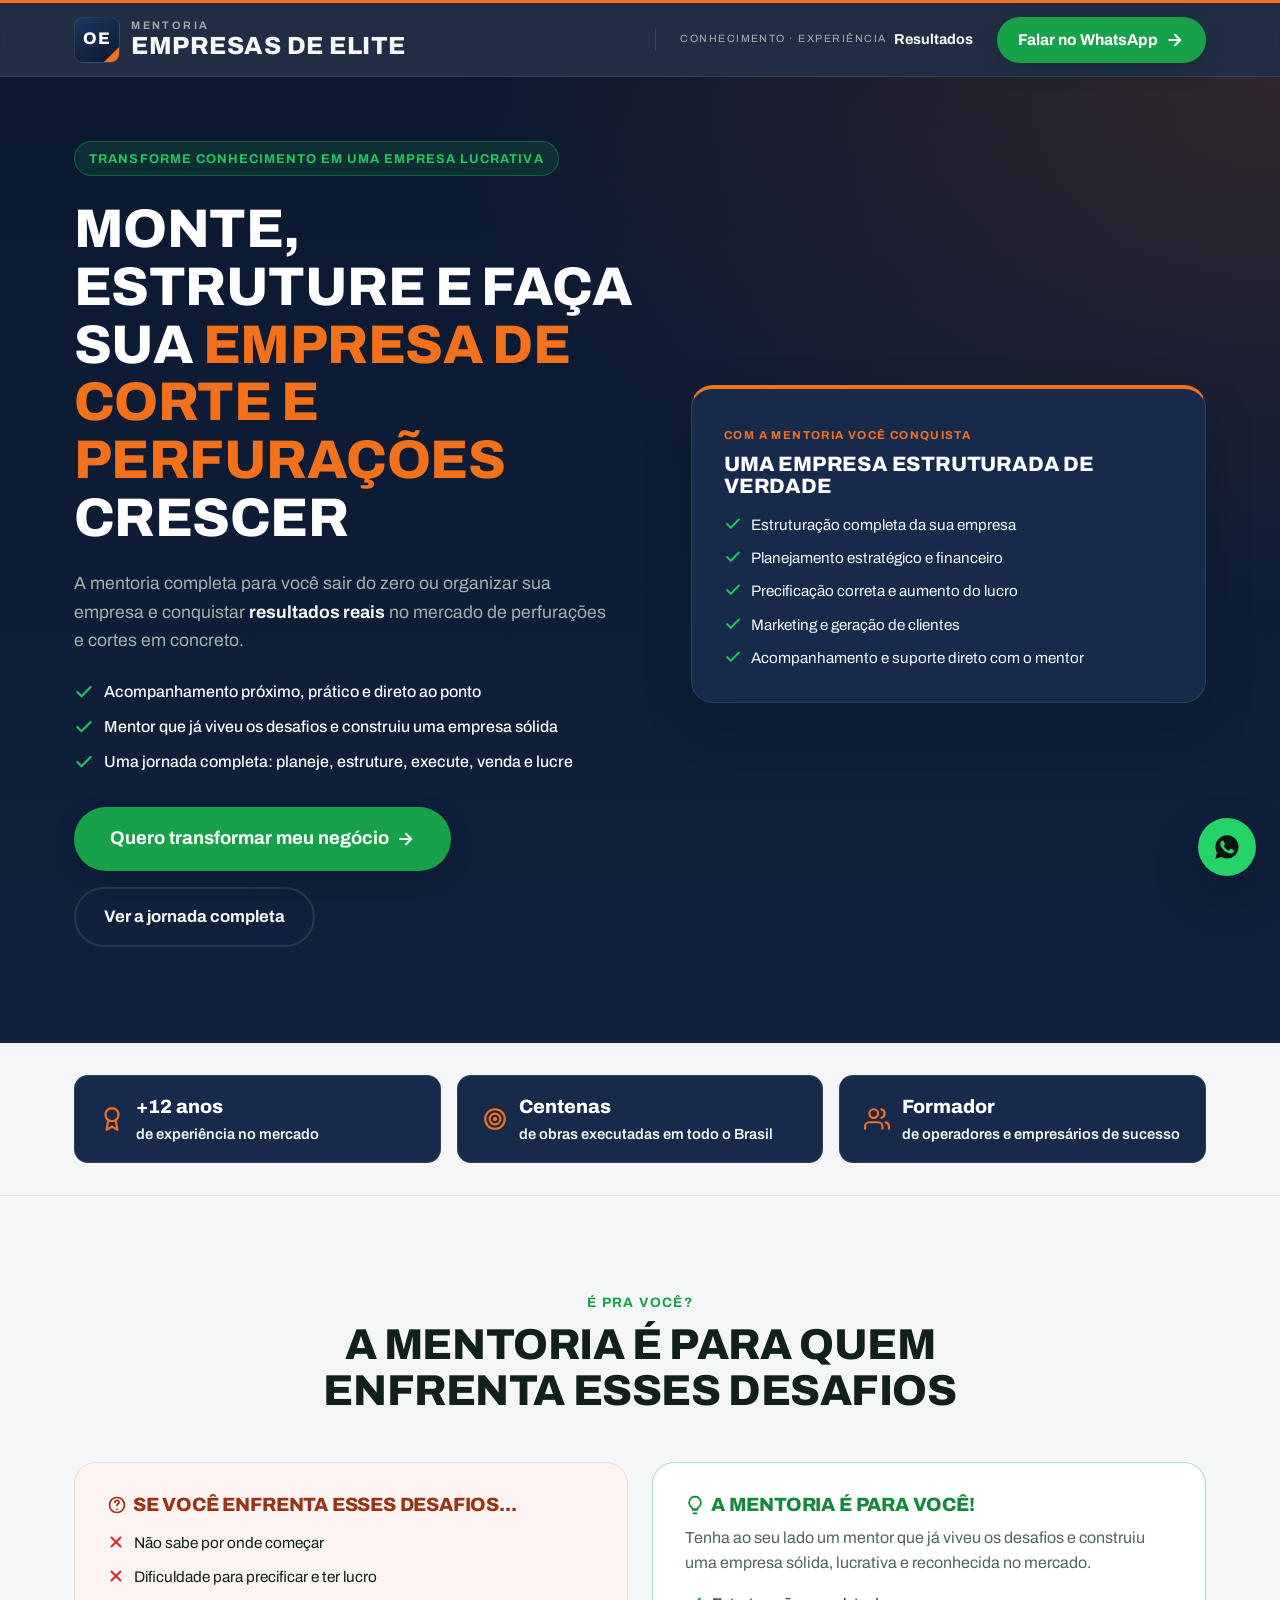
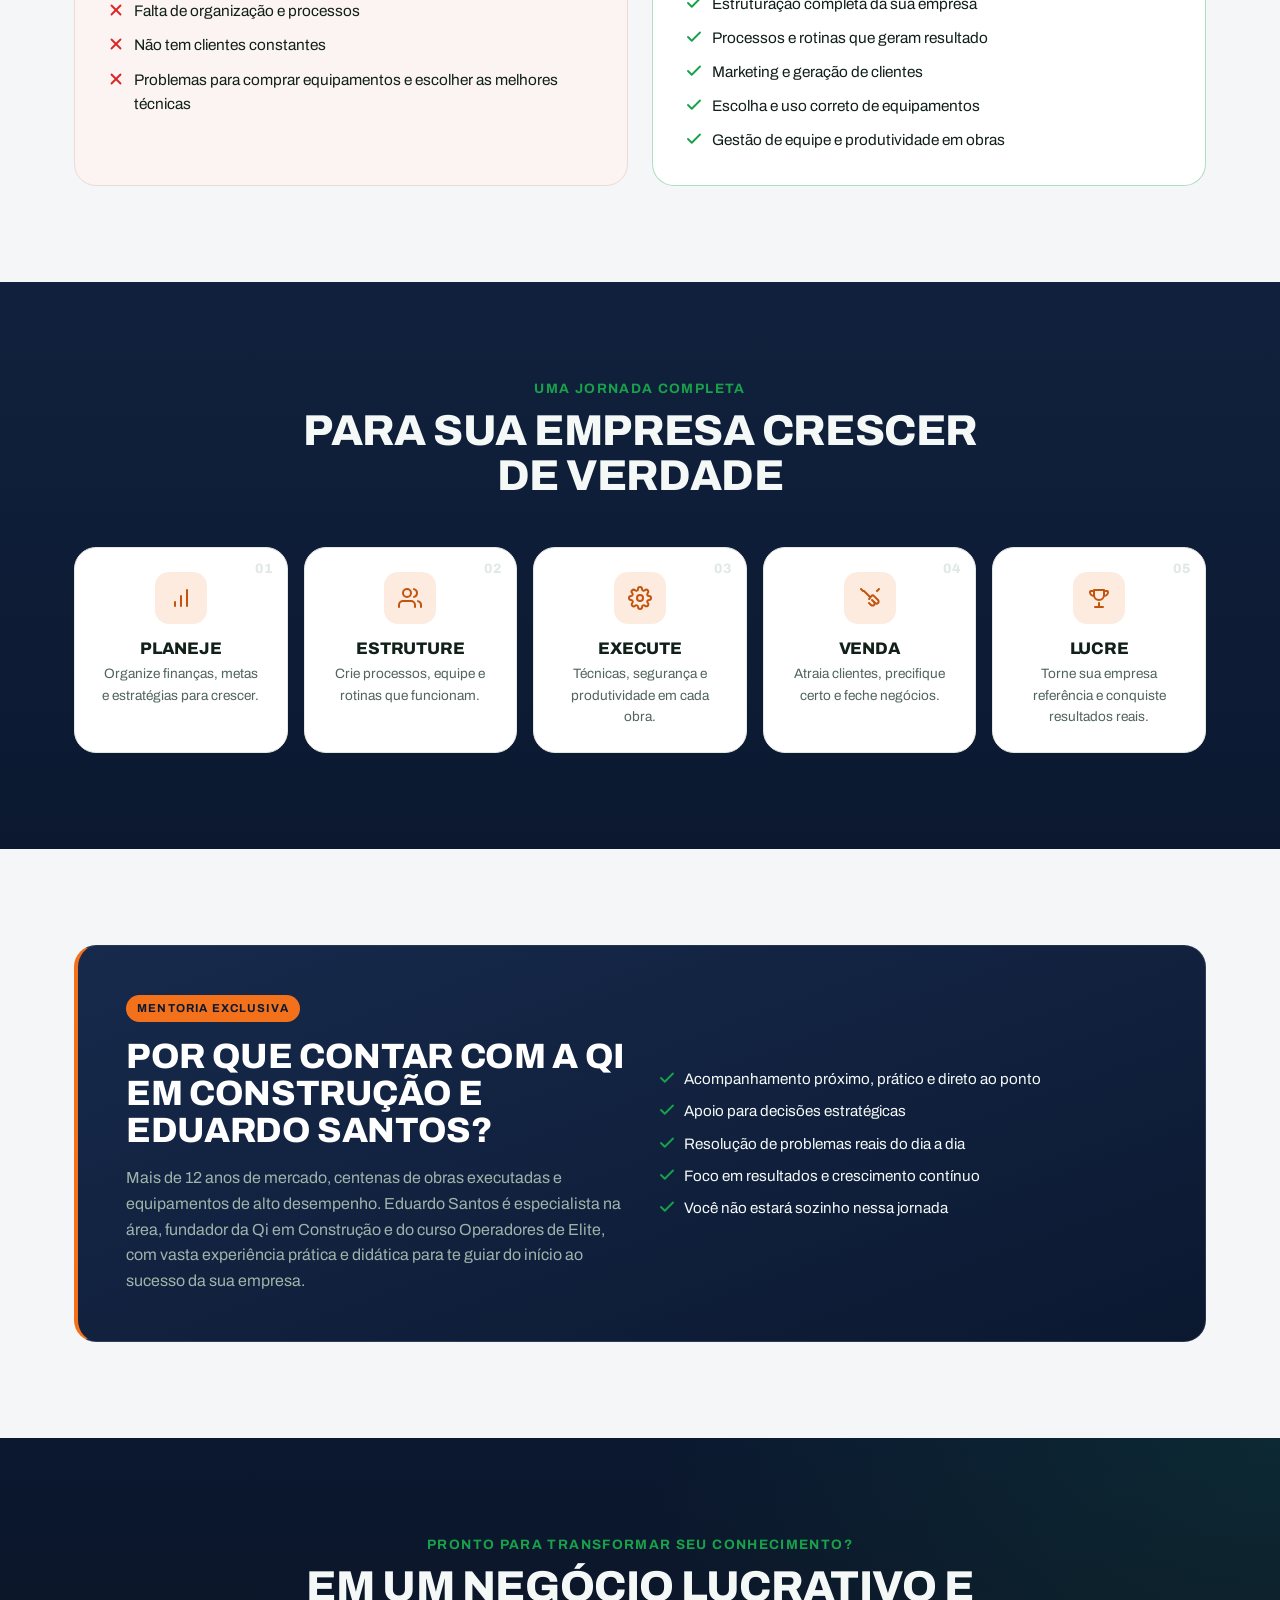
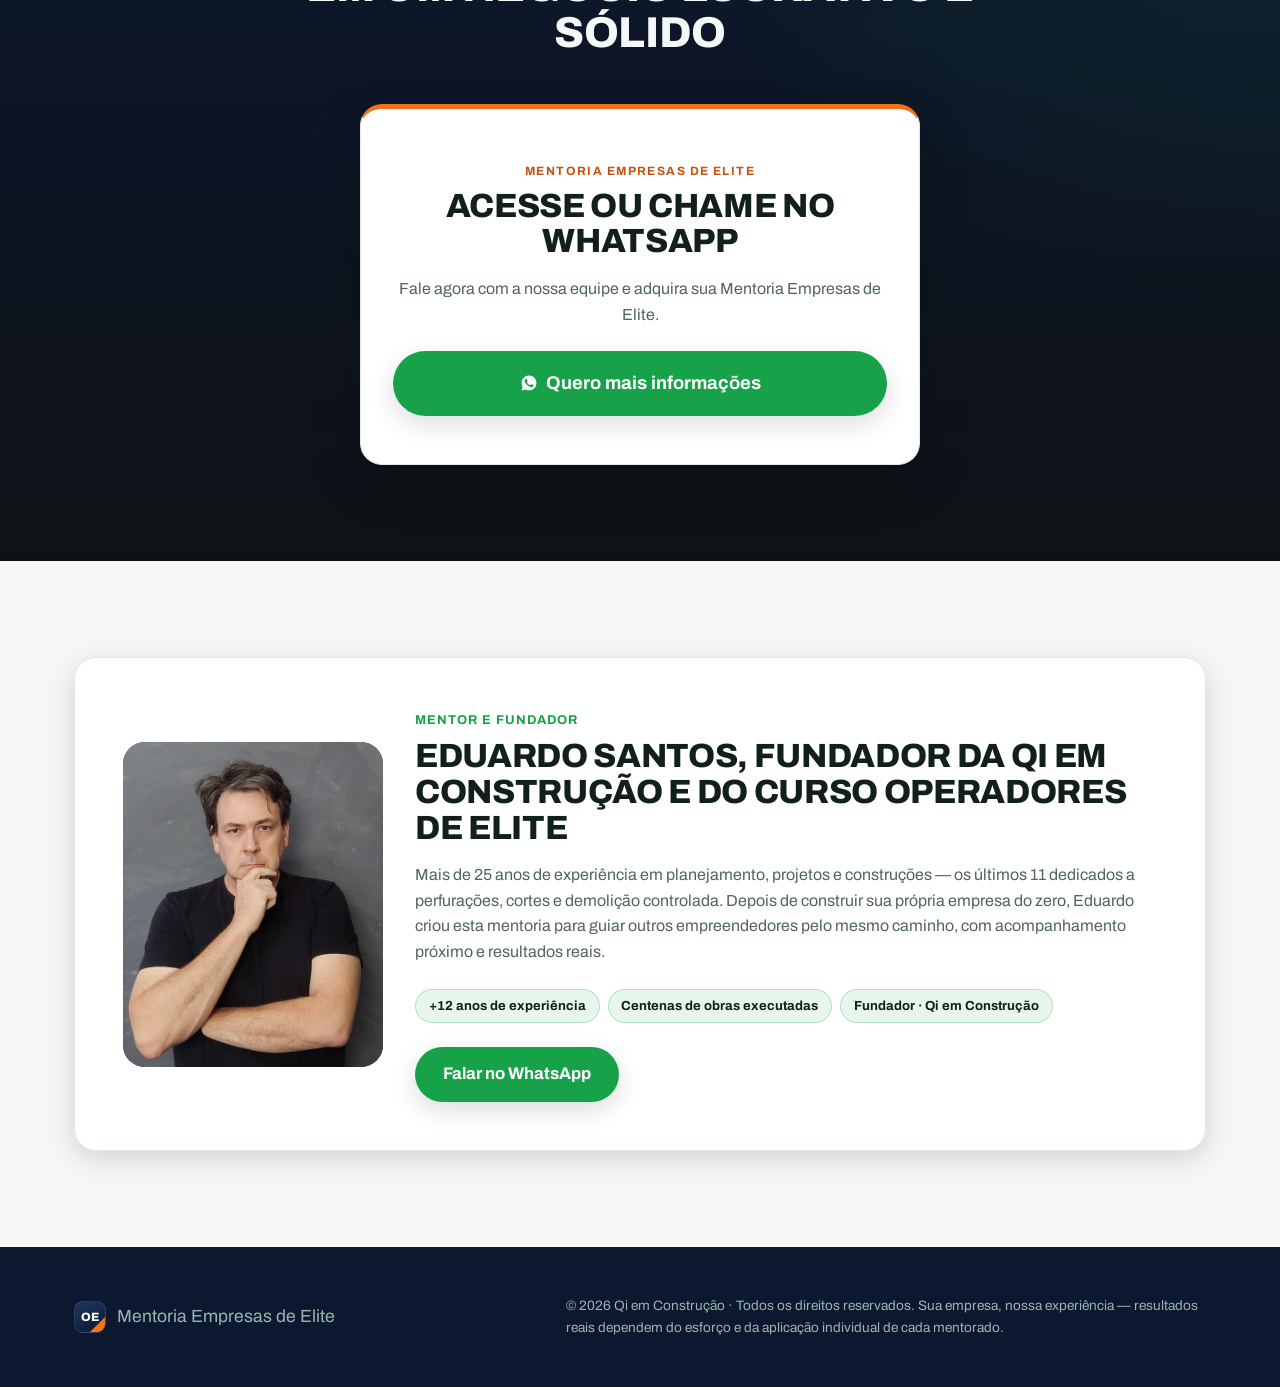
==== commit f20f015a: "Atualiza número do WhatsApp do Eduardo para (11) 98255-3304 Troca 5511947504241 por 5511982553304 no" ====
--- a/mentoria-empresas-de-elite/index.html
+++ b/mentoria-empresas-de-elite/index.html
@@ -217,7 +217,7 @@
         <span class="me-cta-box__eyebrow">Mentoria Empresas de Elite</span>
         <h2>Acesse ou chame no WhatsApp</h2>
         <p>Fale agora com a nossa equipe e adquira sua Mentoria Empresas de Elite.</p>
-        <a class="btn btn-primary btn-lg btn-block" href="https://wa.me/5511947504241?text=Ol%C3%A1%2C%20quero%20mais%20informa%C3%A7%C3%B5es%20sobre%20a%20Mentoria%20Empresas%20de%20Elite." target="_blank" rel="noopener">
+        <a class="btn btn-primary btn-lg btn-block" href="https://wa.me/5511982553304?text=Ol%C3%A1%2C%20quero%20mais%20informa%C3%A7%C3%B5es%20sobre%20a%20Mentoria%20Empresas%20de%20Elite." target="_blank" rel="noopener">
           <svg width="18" height="18"><use href="#icon-whatsapp"/></svg>
           Quero mais informações
         </a>
@@ -273,7 +273,7 @@
   </div>
 </footer>
 
-<a class="whatsapp-fab" href="https://wa.me/5511947504241?text=Ol%C3%A1%2C%20quero%20mais%20informa%C3%A7%C3%B5es%20sobre%20a%20Mentoria%20Empresas%20de%20Elite." target="_blank" rel="noopener" aria-label="Falar no WhatsApp">
+<a class="whatsapp-fab" href="https://wa.me/5511982553304?text=Ol%C3%A1%2C%20quero%20mais%20informa%C3%A7%C3%B5es%20sobre%20a%20Mentoria%20Empresas%20de%20Elite." target="_blank" rel="noopener" aria-label="Falar no WhatsApp">
   <svg width="28" height="28"><use href="#icon-whatsapp"/></svg>
 </a>
 
--- a/css/styles.css
+++ b/css/styles.css
@@ -3,9 +3,9 @@
    ========================================================================== */
 :root {
   /* Color: dark industrial base (graphite / steel) */
-  --bg-deep: #14171B;
-  --bg-panel: #1A1E23;
-  --bg-panel-2: #232830;
+  --bg-deep: #0B1830;
+  --bg-panel: #11213D;
+  --bg-panel-2: #172A4C;
   --surface-light: #F5F6F7;
   --surface-card: #FFFFFF;
 
@@ -15,8 +15,8 @@
   --primary-light: #22C55E;
 
   /* Color: price / urgency — safety amber */
-  --gold: #F5A524;
-  --gold-deep: #C2410C;
+  --gold: #F4711C;
+  --gold-deep: #C2540E;
 
   /* Color: text */
   --text-on-dark: #F4F8F6;
@@ -54,7 +54,7 @@
   --shadow-sm: 0 1px 2px rgba(6, 15, 11, 0.08);
   --shadow-md: 0 8px 24px rgba(6, 15, 11, 0.14);
   --shadow-lg: 0 20px 48px rgba(6, 15, 11, 0.22);
-  --shadow-gold: 0 12px 30px rgba(245, 165, 36, 0.28);
+  --shadow-gold: 0 12px 30px rgba(244, 113, 28, 0.28);
 
   --ease: cubic-bezier(0.22, 1, 0.36, 1);
 }
@@ -104,6 +104,9 @@
 }
 
 section { padding-block: var(--space-8); }
+@media (max-width: 640px) {
+  section { padding-block: var(--space-6); }
+}
 
 /* Visually-hidden but accessible to screen readers */
 .sr-only {
@@ -204,7 +207,7 @@
   position: sticky;
   top: 0;
   z-index: 100;
-  background: rgba(20, 23, 27, 0.90);
+  background: rgba(11, 24, 48, 0.90);
   backdrop-filter: blur(12px) saturate(1.1);
   border-top: 3px solid var(--gold);
   border-bottom: 1px solid var(--border-dark);
@@ -228,7 +231,7 @@
   position: relative;
   width: 46px; height: 46px;
   border-radius: 9px;
-  background: linear-gradient(150deg, #2A313A, #14171B);
+  background: linear-gradient(150deg, #1D3660, #0B1830);
   border: 1px solid rgba(255, 255, 255, 0.12);
   display: flex; align-items: center; justify-content: center;
   color: #fff;
@@ -247,6 +250,11 @@
   border-style: solid;
   border-width: 0 0 15px 15px;
   border-color: transparent transparent var(--gold) transparent;
+}
+.brand-logo-img {
+  height: 34px;
+  width: auto;
+  flex-shrink: 0;
 }
 .brand-word {
   display: flex;
@@ -394,13 +402,19 @@
 /* Video card */
 .video-card {
   position: relative;
+  display: block;
+  width: 100%;
+  padding: 0;
+  text-align: left;
   border-radius: var(--radius-lg);
   overflow: hidden;
   box-shadow: var(--shadow-lg);
   border: 1px solid var(--border-dark);
   aspect-ratio: 4 / 5;
-  background: linear-gradient(160deg, #232830, #14171B);
-}
+  background: linear-gradient(160deg, #172A4C, #0B1830);
+}
+button.video-card { cursor: pointer; }
+iframe.video-card { border: 0; }
 .video-card__label {
   position: absolute;
   inset: 0;
@@ -508,7 +522,7 @@
   .module-grid { grid-template-columns: repeat(4, 1fr); }
 }
 .module-card {
-  background: #1A1E23;
+  background: #11213D;
   border: 1px solid var(--border-dark);
   border-radius: var(--radius-md);
   overflow: hidden;
@@ -517,7 +531,7 @@
 .module-card:hover { transform: translateY(-4px); border-color: rgba(34,197,94,0.4); }
 .module-card__thumb {
   aspect-ratio: 16/10;
-  background: linear-gradient(150deg, #2A313A, #14171B);
+  background: linear-gradient(150deg, #1D3660, #0B1830);
   overflow: hidden;
 }
 .module-card__thumb img {
@@ -594,7 +608,7 @@
 }
 
 .stat-panel {
-  background: linear-gradient(165deg, #1A1E23, #14171B);
+  background: linear-gradient(165deg, #11213D, #0B1830);
   border-radius: var(--radius-lg);
   padding: var(--space-5);
   color: var(--text-on-dark);
@@ -630,8 +644,8 @@
    ========================================================================== */
 .offer {
   background:
-    radial-gradient(90% 60% at 50% 0%, rgba(234, 179, 8, 0.10), transparent 60%),
-    linear-gradient(180deg, #14171B, #1A1E23 40%, #14171B);
+    radial-gradient(90% 60% at 50% 0%, rgba(244, 113, 28, 0.10), transparent 60%),
+    linear-gradient(180deg, #0B1830, #11213D 40%, #0B1830);
   color: var(--text-on-dark);
 }
 .offer-stack {
@@ -746,7 +760,7 @@
   margin-top: var(--space-4);
   background: #12201A;
 }
-.price-box .btn-primary:hover { background: #14171B; }
+.price-box .btn-primary:hover { background: #0B1830; }
 
 /* ==========================================================================
    Testimonials
@@ -765,7 +779,7 @@
   overflow: hidden;
   position: relative;
   aspect-ratio: 9 / 16;
-  background: linear-gradient(160deg, #232830, #14171B);
+  background: linear-gradient(160deg, #172A4C, #0B1830);
   box-shadow: var(--shadow-md);
 }
 .testimonial-facade {
@@ -875,14 +889,14 @@
   font-weight: 800;
   font-size: clamp(1.8rem, 4vw, 2.4rem);
   color: var(--gold);
-  background: #14171B;
+  background: #0B1830;
   display: inline-block;
   padding: 0.6rem 1.4rem;
   border-radius: var(--radius-pill);
   margin-top: var(--space-4);
 }
 .final-cta .btn { margin-top: var(--space-5); }
-.final-cta .btn-primary { background: #14171B; color: #fff; }
+.final-cta .btn-primary { background: #0B1830; color: #fff; }
 .final-cta .btn-primary:hover { background: #000; }
 
 /* ==========================================================================
@@ -906,7 +920,7 @@
   aspect-ratio: 4 / 5;
   border-radius: var(--radius-lg);
   overflow: hidden;
-  background: linear-gradient(160deg, #2A313A, #14171B);
+  background: linear-gradient(160deg, #1D3660, #0B1830);
 }
 .authority-photo img {
   width: 100%;
--- a/css/smartbook.css
+++ b/css/smartbook.css
@@ -6,17 +6,23 @@
 
 /* ---- Hero ---- */
 .sb-hero {
-  background:
-    radial-gradient(120% 100% at 100% 0%, rgba(245, 165, 36, 0.18), transparent 55%),
-    linear-gradient(180deg, var(--bg-deep), var(--bg-panel));
+  background-color: var(--bg-deep);
   color: var(--text-on-dark);
-  padding-top: var(--space-7);
-  overflow: hidden;
+  width: 100vw;
+  margin-left: calc(-50vw + 50%);
+  padding: 0;
+  line-height: 0;
+}
+.sb-hero__img {
+  display: block;
+  width: 100%;
+  height: auto;
 }
 .sb-hero__grid {
   display: grid;
   gap: var(--space-6);
   align-items: center;
+  max-width: 46rem;
 }
 .sb-hero h1 {
   font-size: clamp(2.2rem, 5vw, 3.6rem);
@@ -54,8 +60,8 @@
   flex-direction: column;
   padding: 0.55rem 1.1rem;
   border-radius: var(--radius-md);
-  background: rgba(245, 165, 36, 0.12);
-  border: 1px solid rgba(245, 165, 36, 0.4);
+  background: rgba(244, 113, 28, 0.12);
+  border: 1px solid rgba(244, 113, 28, 0.4);
 }
 .sb-price-tag__label {
   font-size: 0.7rem;
@@ -78,33 +84,6 @@
 }
 .sb-hero .btn-ghost { color: var(--text-on-dark); }
 
-/* Hero media (below 1100px: image sits below the text) */
-.sb-hero__media { display: flex; justify-content: center; align-items: center; }
-.sb-hero__img {
-  width: 100%;
-  max-width: 620px;
-  height: auto;
-  border-radius: var(--radius-lg);
-  box-shadow: var(--shadow-lg);
-}
-
-/* Wide desktop: use the mockup as a full-bleed hero background, text on the left */
-@media (min-width: 1300px) {
-  .sb-hero {
-    position: relative;
-    background:
-      linear-gradient(90deg,
-        rgba(20, 23, 27, 0.92) 0%,
-        rgba(20, 23, 27, 0.72) 32%,
-        rgba(20, 23, 27, 0.30) 52%,
-        rgba(20, 23, 27, 0) 70%),
-      url("../assets/img/smartbook-hero.webp") right center / auto 100% no-repeat,
-      var(--bg-deep);
-  }
-  .sb-hero__grid { grid-template-columns: minmax(0, 600px); }
-  .sb-hero__media { display: none; }
-  .sb-hero__copy { text-shadow: 0 1px 14px rgba(0, 0, 0, 0.55); }
-}
 
 /* ---- Feature badges ---- */
 .sb-badges-sec {
@@ -113,12 +92,11 @@
   border-bottom: 1px solid var(--border-light);
 }
 .sb-badges {
-  display: grid;
-  grid-template-columns: repeat(2, 1fr);
-  gap: var(--space-3);
-}
-@media (min-width: 640px) { .sb-badges { grid-template-columns: repeat(3, 1fr); } }
-@media (min-width: 960px) { .sb-badges { grid-template-columns: repeat(6, 1fr); } }
+  display: flex;
+  flex-wrap: wrap;
+  justify-content: center;
+  gap: var(--space-4) var(--space-3);
+}
 .sb-badges li {
   display: flex;
   flex-direction: column;
@@ -128,12 +106,20 @@
   font-weight: 600;
   font-size: 0.9rem;
   color: var(--text-on-light);
-}
+  flex: 0 1 128px;
+}
+.sb-badges li small {
+  font-weight: 400;
+  font-size: 0.78rem;
+  color: var(--text-muted-on-light);
+  line-height: 1.35;
+}
+.sb-badges-sec--dark .sb-badges li small { color: var(--text-muted-on-dark); }
 .sb-badge__i {
   width: 52px; height: 52px;
   border-radius: 14px;
   display: flex; align-items: center; justify-content: center;
-  background: rgba(245, 165, 36, 0.14);
+  background: rgba(244, 113, 28, 0.14);
   color: var(--gold-deep);
 }
 
@@ -206,7 +192,7 @@
   width: 42px; height: 42px;
   border-radius: 11px;
   display: flex; align-items: center; justify-content: center;
-  background: rgba(245, 165, 36, 0.14);
+  background: rgba(244, 113, 28, 0.14);
   color: var(--gold-deep);
   font-family: var(--font-display);
   font-weight: 800;
@@ -219,9 +205,9 @@
   margin-bottom: var(--space-3);
 }
 .sb-card--accent {
-  border-color: rgba(245, 165, 36, 0.5);
+  border-color: rgba(244, 113, 28, 0.5);
   background:
-    radial-gradient(120% 120% at 100% 0%, rgba(245, 165, 36, 0.10), transparent 55%),
+    radial-gradient(120% 120% at 100% 0%, rgba(244, 113, 28, 0.10), transparent 55%),
     var(--surface-card);
 }
 
@@ -291,9 +277,9 @@
 .sb-compare__col--old li { color: var(--text-muted-on-dark); }
 .sb-compare__col--old li svg { color: var(--danger); }
 .sb-compare__col--new {
-  border-color: rgba(245, 165, 36, 0.5);
+  border-color: rgba(244, 113, 28, 0.5);
   background:
-    radial-gradient(120% 120% at 0% 0%, rgba(245, 165, 36, 0.12), transparent 55%),
+    radial-gradient(120% 120% at 0% 0%, rgba(244, 113, 28, 0.12), transparent 55%),
     var(--bg-panel-2);
 }
 .sb-compare__col--new li svg { color: var(--primary-light); }
@@ -307,7 +293,7 @@
   border-radius: 50%;
   display: flex; align-items: center; justify-content: center;
   background: var(--gold);
-  color: #14171B;
+  color: #0B1830;
   font-family: var(--font-display);
   font-weight: 800;
   font-size: 1.1rem;
@@ -334,7 +320,7 @@
   width: 50px; height: 50px;
   border-radius: 13px;
   display: flex; align-items: center; justify-content: center;
-  background: rgba(245, 165, 36, 0.14);
+  background: rgba(244, 113, 28, 0.14);
   color: var(--gold-deep);
   margin-bottom: var(--space-3);
 }
@@ -378,12 +364,12 @@
 .sb-step h3 { font-size: 1.1rem; color: #fff; }
 .sb-step p { color: var(--text-muted-on-dark); font-size: 0.9rem; margin-top: 0.3rem; }
 .sb-step--current {
-  border-color: rgba(245, 165, 36, 0.55);
+  border-color: rgba(244, 113, 28, 0.55);
   background:
-    radial-gradient(120% 120% at 50% 0%, rgba(245, 165, 36, 0.14), transparent 60%),
+    radial-gradient(120% 120% at 50% 0%, rgba(244, 113, 28, 0.14), transparent 60%),
     var(--bg-panel-2);
 }
-.sb-step--current .sb-step__num { background: var(--gold); color: #14171B; border-color: transparent; }
+.sb-step--current .sb-step__num { background: var(--gold); color: #0B1830; border-color: transparent; }
 .sb-step__tag {
   display: inline-block;
   margin-top: var(--space-3);
@@ -392,8 +378,8 @@
   letter-spacing: 0.08em;
   text-transform: uppercase;
   color: var(--gold);
-  background: rgba(245, 165, 36, 0.14);
-  border: 1px solid rgba(245, 165, 36, 0.35);
+  background: rgba(244, 113, 28, 0.14);
+  border: 1px solid rgba(244, 113, 28, 0.35);
   padding: 0.2rem 0.6rem;
   border-radius: var(--radius-pill);
 }
@@ -477,3 +463,81 @@
   font-size: 0.95rem;
 }
 .sb-footer .footer-bottom { margin-top: var(--space-6); }
+
+/* ==========================================================================
+   SmartBook v2 — final material additions
+   ========================================================================== */
+
+/* Dark variant of the badges strip */
+.sb-badges-sec--dark { background: linear-gradient(180deg, var(--bg-panel), var(--bg-deep)); border-bottom: none; }
+.sb-badges-sec--dark .sb-badges li { color: var(--text-on-dark); }
+.sb-badges-sec--dark .sb-badge__i { background: rgba(244, 113, 28,0.16); color: var(--gold); }
+
+/* Video + transformation copy */
+.sm-video { background: var(--surface-light); }
+.sm-video__grid { display: grid; gap: var(--space-6); align-items: center; }
+@media (min-width: 900px) { .sm-video__grid { grid-template-columns: 1fr 1fr; } }
+.video-card--wide { aspect-ratio: 4 / 3; }
+.sm-video__copy h2 { font-size: clamp(1.5rem, 3.5vw, 2.1rem); }
+.sm-video__list { margin-top: var(--space-4); display: grid; gap: 0.65rem; }
+.sm-video__list li { display: flex; gap: 0.55rem; align-items: flex-start; font-size: 1rem; font-weight: 500; }
+.sm-video__list li svg { color: var(--gold-deep); flex-shrink: 0; margin-top: 3px; }
+.sm-video__copy .btn { margin-top: var(--space-5); }
+
+/* Real-practice photo grid */
+.sm-photos { display: grid; gap: var(--space-3); grid-template-columns: repeat(2, 1fr); margin-top: var(--space-5); }
+@media (min-width: 720px) { .sm-photos { grid-template-columns: repeat(3, 1fr); } }
+@media (min-width: 1000px) { .sm-photos { grid-template-columns: repeat(3, 1fr); } }
+.sm-photos img { width: 100%; aspect-ratio: 1; object-fit: cover; border-radius: var(--radius-md); display: block; }
+
+/* Pricing tiers */
+.sm-tiers { display: grid; gap: var(--space-4); max-width: 920px; margin-inline: auto; }
+@media (min-width: 760px) { .sm-tiers { grid-template-columns: repeat(3, 1fr); } }
+.sm-tier {
+  background: var(--surface-card); color: var(--text-on-light);
+  border: 1px solid var(--border-light); border-radius: var(--radius-lg);
+  padding: var(--space-5); text-align: center;
+}
+.sm-tier__label { font-size: 0.75rem; font-weight: 700; letter-spacing: 0.1em; text-transform: uppercase; color: var(--gold-deep); }
+.sm-tier__value { font-family: var(--font-display); font-weight: 800; font-size: 2.3rem; line-height: 1; margin: 0.5rem 0; }
+.sm-tier__value small { font-size: 1.05rem; }
+.sm-tier__desc { color: var(--text-muted-on-light); font-size: 0.92rem; }
+.sm-tier--main { border-top: 5px solid var(--gold); box-shadow: var(--shadow-lg); }
+.sm-tier--contact { border-color: rgba(23,162,74,0.4); }
+.sm-price-cta { margin-top: var(--space-6); display: flex; flex-direction: column; align-items: center; gap: var(--space-3); }
+.sm-price-cta__note { color: var(--text-muted-on-dark); font-size: 0.85rem; letter-spacing: 0.03em; text-align: center; }
+
+/* Footer trust strip */
+.sm-trust { display: flex; flex-wrap: wrap; justify-content: center; gap: var(--space-5); margin-top: var(--space-4); }
+.sm-trust li { display: flex; align-items: center; gap: 0.5rem; color: var(--text-muted-on-dark); font-size: 0.85rem; font-weight: 600; }
+.sm-trust li svg { color: var(--gold); flex-shrink: 0; }
+
+/* Why-different + YouTube: side-by-side pair */
+.sb-why-grid { display: grid; gap: var(--space-5); align-items: stretch; }
+@media (min-width: 900px) { .sb-why-grid { grid-template-columns: 1fr 1fr; } }
+.sb-why-grid .authority-card--compact { height: 100%; }
+.sb-why-grid .co-bonus__card--compact {
+  display: flex;
+  flex-direction: column;
+  justify-content: center;
+  height: 100%;
+  background: linear-gradient(160deg, var(--bg-panel-2), var(--bg-deep));
+  color: var(--text-on-dark);
+  border: 1px solid var(--border-dark);
+  border-left: 4px solid var(--gold);
+  border-radius: var(--radius-lg);
+  padding: var(--space-6);
+  text-align: left;
+}
+
+/* Round author photo (used inside the why-different card) */
+.authority-photo--round {
+  aspect-ratio: 1;
+  width: 100%;
+  max-width: 200px;
+  border-radius: 50%;
+  margin-inline: auto;
+}
+@media (min-width: 800px) {
+  .sb-why-grid .authority-card--compact { grid-template-columns: 200px 1fr; }
+}
--- a/css/course.css
+++ b/css/course.css
@@ -8,7 +8,7 @@
 /* ---- Hero ---- */
 .co-hero {
   background:
-    radial-gradient(120% 100% at 100% 0%, rgba(245, 165, 36, 0.16), transparent 55%),
+    radial-gradient(120% 100% at 100% 0%, rgba(244, 113, 28, 0.16), transparent 55%),
     linear-gradient(180deg, var(--bg-deep), var(--bg-panel));
   color: var(--text-on-dark);
   padding-top: var(--space-7);
@@ -16,6 +16,28 @@
 }
 .co-hero__grid { display: grid; gap: var(--space-6); align-items: center; }
 @media (min-width: 940px) { .co-hero__grid { grid-template-columns: 1.05fr 0.95fr; } }
+
+/* Operadores de Elite (virtual) hero — video first on mobile, so it's
+   fully visible without scrolling as soon as the page opens */
+@media (max-width: 899px) {
+  .oe-hero { padding-top: var(--space-5); }
+  /* título antes do vídeo, como no mockup */
+  .oe-hero .co-hero__copy { margin-top: var(--space-4); text-align: center; }
+  .oe-hero h1 { font-size: clamp(1.5rem, 6vw, 2rem); }
+  .oe-hero .co-lede { margin-top: 0.5rem; font-size: 0.95rem; }
+  .oe-hero .oe-online-tag { margin-top: 0.5rem; justify-content: center; }
+  .oe-hero .video-card--wide { aspect-ratio: 16 / 9; }
+}
+
+/* Hero as a single full-bleed image (no text overlay — content is baked into the image) */
+.co-hero--img {
+  background: var(--bg-deep);
+  padding-block: 0;
+  width: 100vw;
+  margin-left: calc(-50vw + 50%);
+  line-height: 0;
+}
+.co-hero__img { display: block; width: 100%; height: auto; }
 .co-hero h1 { font-size: clamp(2.1rem, 4.8vw, 3.4rem); color: #fff; }
 .co-lede {
   margin-top: var(--space-4);
@@ -83,7 +105,7 @@
 .co-stat__icon {
   width: 56px; height: 56px; margin: 0 auto var(--space-3);
   border-radius: 14px; display: flex; align-items: center; justify-content: center;
-  background: rgba(245,165,36,0.14); color: var(--gold);
+  background: rgba(244, 113, 28,0.14); color: var(--gold);
 }
 .co-stat__value { font-family: var(--font-display); font-weight: 800; font-size: 2.8rem; line-height: 1; color: #fff; }
 .co-stat__value small { display: block; font-size: 0.85rem; font-weight: 700; letter-spacing: 0.08em; color: var(--gold); text-transform: uppercase; margin-bottom: 0.2rem; }
@@ -103,7 +125,7 @@
 @media (min-width: 860px) { .co-bonus__card { grid-template-columns: 1fr 1fr; } }
 .co-bonus__tag {
   display: inline-block; font-size: 0.72rem; font-weight: 700; letter-spacing: 0.1em;
-  text-transform: uppercase; color: #14171B; background: var(--gold);
+  text-transform: uppercase; color: #0B1830; background: var(--gold);
   padding: 0.25rem 0.7rem; border-radius: var(--radius-pill); margin-bottom: var(--space-3);
 }
 .co-bonus__card h2 { color: #fff; font-size: clamp(1.6rem, 3.5vw, 2.2rem); }
@@ -166,7 +188,7 @@
 .co-mod__head h3 { font-size: 1.3rem; color: #fff; }
 .co-mod__dur {
   font-size: 0.7rem; font-weight: 700; letter-spacing: 0.06em; text-transform: uppercase;
-  color: #14171B; background: var(--gold); padding: 0.2rem 0.6rem; border-radius: var(--radius-pill);
+  color: #0B1830; background: var(--gold); padding: 0.2rem 0.6rem; border-radius: var(--radius-pill);
 }
 .co-mod__desc { color: var(--text-muted-on-dark); font-size: 0.95rem; margin-bottom: var(--space-4); }
 .co-mod__rows { display: grid; gap: var(--space-3); }
@@ -178,22 +200,46 @@
 .co-or span {
   width: 52px; height: 52px; border-radius: 50%;
   display: flex; align-items: center; justify-content: center;
-  background: var(--bg-panel); border: 1px solid rgba(245,165,36,0.4);
+  background: var(--bg-panel); border: 1px solid rgba(244, 113, 28,0.4);
   color: var(--gold); font-family: var(--font-display); font-weight: 800;
+}
+
+/* Modalidades as ready-made image cards */
+.co-modality--img { align-items: center; }
+.co-mod__imgwrap { position: relative; }
+.co-mod__img {
+  width: 100%;
+  height: auto;
+  border-radius: var(--radius-lg);
+  display: block;
+}
+.co-mod__tag {
+  position: absolute;
+  top: var(--space-3);
+  left: var(--space-3);
+  font-size: 0.75rem;
+  font-weight: 700;
+  letter-spacing: 0.04em;
+  text-transform: uppercase;
+  color: #fff;
+  background: var(--gold-deep, #F4711C);
+  padding: 0.35rem 0.9rem;
+  border-radius: var(--radius-pill);
+  box-shadow: var(--shadow-sm);
 }
 
 /* ---- Discount strip ---- */
 .co-discount {
   display: flex; flex-wrap: wrap; align-items: center; justify-content: center;
   gap: 0.75rem; text-align: center;
-  background: rgba(245,165,36,0.12); border: 1px solid rgba(245,165,36,0.4);
+  background: rgba(244, 113, 28,0.12); border: 1px solid rgba(244, 113, 28,0.4);
   border-radius: var(--radius-lg); padding: var(--space-4) var(--space-5);
   color: var(--text-on-dark);
 }
 .co-discount strong { color: var(--gold); font-family: var(--font-display); font-size: 1.4rem; }
 .co-discount__badge {
   font-family: var(--font-display); font-weight: 800; font-size: 1.1rem;
-  color: #14171B; background: var(--gold); padding: 0.2rem 0.7rem; border-radius: var(--radius-sm);
+  color: #0B1830; background: var(--gold); padding: 0.2rem 0.7rem; border-radius: var(--radius-sm);
 }
 
 /* ---- Equipment grid ---- */
@@ -210,23 +256,6 @@
 /* Limited-spots note */
 .co-limited { margin-top: var(--space-4); text-align: center; color: var(--gold); font-weight: 700; letter-spacing: 0.04em; text-transform: uppercase; font-size: 0.8rem; }
 
-/* ==========================================================================
-   Presencial theme — green identity (matches its own material).
-   Amber is kept ONLY for price/urgency so it still pops against the green.
-   ========================================================================== */
-body.theme-presencial {
-  --gold: #22C55E;
-  --gold-deep: #16A34A;
-  --shadow-gold: 0 12px 30px rgba(34, 197, 94, 0.28);
-}
-/* restore amber on price + urgency */
-body.theme-presencial .co-price-box { border-top-color: #F5A524; }
-body.theme-presencial .co-price-box__eyebrow { color: #C2410C; }
-body.theme-presencial .co-limited { color: #F5A524; }
-body.theme-presencial .co-discount { background: rgba(245,165,36,0.12); border-color: rgba(245,165,36,0.4); }
-body.theme-presencial .co-discount strong { color: #F5A524; }
-body.theme-presencial .co-discount__badge { background: #F5A524; color: #14171B; }
-
 /* ---- Hero seal (presencial hero — replaces the checklist card) ---- */
 .co-seal { display: flex; flex-direction: column; align-items: center; gap: var(--space-4); }
 .co-seal__badge {
@@ -235,16 +264,16 @@
   border-radius: 50%;
   display: flex; flex-direction: column; align-items: center; justify-content: center;
   text-align: center; gap: 0.4rem; padding: var(--space-4);
-  background: radial-gradient(circle at 50% 32%, rgba(34,197,94,0.20), transparent 68%), var(--bg-panel-2);
-  border: 2px solid var(--primary);
-  box-shadow: 0 0 0 7px rgba(34,197,94,0.12), var(--shadow-lg);
+  background: radial-gradient(circle at 50% 32%, rgba(244,113,28,0.20), transparent 68%), var(--bg-panel-2);
+  border: 2px solid var(--gold);
+  box-shadow: 0 0 0 7px rgba(244,113,28,0.12), var(--shadow-lg);
   color: #fff;
 }
-.co-seal__badge small { font-size: 0.7rem; letter-spacing: 0.22em; text-transform: uppercase; color: var(--primary-light); }
+.co-seal__badge small { font-size: 0.7rem; letter-spacing: 0.22em; text-transform: uppercase; color: var(--gold); }
 .co-seal__badge strong { font-family: var(--font-display); font-weight: 800; text-transform: uppercase; font-size: clamp(1.4rem, 4vw, 1.95rem); line-height: 1; }
-.co-seal__stars { color: var(--primary-light); letter-spacing: 0.15em; }
+.co-seal__stars { color: var(--gold); letter-spacing: 0.15em; }
 .co-seal__stat { text-align: center; color: var(--text-muted-on-dark); font-size: 0.95rem; }
-.co-seal__stat strong { font-family: var(--font-display); font-weight: 800; font-size: 2rem; color: var(--primary-light); margin-right: 0.35rem; }
+.co-seal__stat strong { font-family: var(--font-display); font-weight: 800; font-size: 2rem; color: var(--gold); margin-right: 0.35rem; }
 
 /* ==========================================================================
    Mentoria Empresas de Elite — shared additions
@@ -271,11 +300,12 @@
   background: var(--surface-card); border: 1px solid var(--border-light);
   border-radius: var(--radius-lg); padding: var(--space-4);
   text-align: center;
+  color: var(--text-on-light);
 }
 .me-step__icon {
   width: 52px; height: 52px; margin: 0 auto var(--space-3);
   border-radius: 14px; display: flex; align-items: center; justify-content: center;
-  background: rgba(245,165,36,0.14); color: var(--gold-deep);
+  background: rgba(244, 113, 28,0.14); color: var(--gold-deep);
 }
 .me-step__num {
   position: absolute; top: 10px; right: 14px;
@@ -296,3 +326,415 @@
 .me-cta-box__eyebrow { font-size: 0.75rem; font-weight: 700; letter-spacing: 0.12em; text-transform: uppercase; color: var(--gold-deep); }
 .me-cta-box h2 { font-size: clamp(1.5rem, 4vw, 2.1rem); margin: 0.4rem 0 var(--space-3); }
 .me-cta-box p { color: var(--text-muted-on-light); margin-bottom: var(--space-4); }
+
+/* ==========================================================================
+   Operadores de Elite (virtual) — v2 rebuild to match final mockup
+   ========================================================================== */
+
+/* Hero "curso online" tag */
+.oe-online-tag {
+  display: inline-flex; align-items: center; gap: 0.45rem;
+  margin-top: var(--space-4);
+  color: var(--primary-light); font-weight: 700; font-size: 0.95rem;
+}
+
+/* Results: 4-up grid + non-numeric 4th stat */
+.co-results__grid--4 { grid-template-columns: repeat(2, minmax(0, 1fr)); }
+@media (min-width: 760px) { .co-results__grid--4 { grid-template-columns: repeat(2, minmax(0, 1fr)); } }
+@media (min-width: 1040px) { .co-results__grid--4 { grid-template-columns: repeat(4, minmax(0, 1fr)); } }
+.co-stat__label--lead { margin-top: var(--space-3); font-weight: 700; color: #fff; font-size: 1.05rem; }
+
+/* "O que você recebe": checklist + offer box (left) / video grid (right) */
+.oe-receive__grid { display: grid; gap: var(--space-6); align-items: start; }
+@media (min-width: 940px) { .oe-receive__grid { grid-template-columns: 1.1fr 0.9fr; } }
+
+.oe-offer {
+  display: flex; gap: var(--space-4); align-items: center;
+  margin-top: var(--space-5);
+  background: var(--surface-card);
+  border: 1px solid rgba(244, 113, 28, 0.4);
+  border-radius: var(--radius-lg);
+  padding: var(--space-4);
+}
+.oe-offer__photo {
+  flex-shrink: 0;
+  width: 84px; height: 84px;
+  border-radius: 50%;
+  overflow: hidden;
+  background: linear-gradient(160deg, #1D3660, #0B1830);
+}
+.oe-offer__photo img { width: 100%; height: 100%; object-fit: cover; object-position: center top; display: block; }
+.oe-offer__tag {
+  display: inline-block; font-size: 0.68rem; font-weight: 700; letter-spacing: 0.08em; text-transform: uppercase;
+  color: var(--gold-deep); background: rgba(244, 113, 28, 0.14);
+  padding: 0.2rem 0.6rem; border-radius: var(--radius-pill); margin-bottom: 0.3rem;
+}
+.oe-offer h3 { font-size: 1.1rem; color: var(--text-on-light); }
+.oe-offer p { color: var(--text-muted-on-light); font-size: 0.88rem; margin-top: 0.25rem; }
+
+.oe-video-grid { display: grid; grid-template-columns: 1fr 1fr; gap: var(--space-3); }
+.oe-video-grid__main { grid-column: 1 / -1; aspect-ratio: 16 / 9; }
+.oe-video-grid__sm { aspect-ratio: 4 / 3; }
+.play-btn--sm { width: 52px; height: 52px; }
+
+/* Curriculum: modules with connecting arrows */
+.oe-curriculum {
+  display: flex; flex-wrap: wrap; align-items: center; justify-content: center;
+  gap: var(--space-3);
+}
+.oe-curriculum__item { width: 180px; text-align: center; }
+.oe-curriculum__imgwrap {
+  position: relative; border-radius: var(--radius-lg); overflow: hidden;
+  aspect-ratio: 1; box-shadow: var(--shadow-md);
+}
+.oe-curriculum__imgwrap img { width: 100%; height: 100%; object-fit: cover; display: block; }
+.oe-curriculum__tag {
+  display: inline-block; margin-top: var(--space-3);
+  font-size: 0.7rem; font-weight: 700; letter-spacing: 0.06em; text-transform: uppercase;
+  color: #0B1830; background: var(--gold); padding: 0.2rem 0.7rem; border-radius: var(--radius-pill);
+}
+.oe-curriculum__title { margin-top: 0.4rem; color: #fff; font-weight: 700; font-size: 0.95rem; }
+.oe-curriculum__arrow { color: var(--gold); flex-shrink: 0; display: none; }
+@media (min-width: 900px) { .oe-curriculum__arrow { display: block; } }
+
+/* Bonus + price banner */
+.oe-bonus2 {
+  background: linear-gradient(180deg, var(--bg-panel), var(--bg-deep));
+  color: var(--text-on-dark);
+}
+.oe-bonus2__banner {
+  text-align: center; color: #fff; font-weight: 800;
+  font-size: clamp(1.1rem, 2.6vw, 1.5rem);
+  background: linear-gradient(90deg, var(--gold-deep), var(--gold));
+  padding: var(--space-4);
+  margin: 0 0 var(--space-6);
+}
+.oe-bonus2__banner span { text-transform: uppercase; }
+.oe-bonus2__grid { display: grid; gap: var(--space-4); grid-template-columns: 1fr; }
+@media (min-width: 640px) { .oe-bonus2__grid { grid-template-columns: repeat(2, 1fr); } }
+@media (min-width: 1000px) { .oe-bonus2__grid { grid-template-columns: repeat(4, 1fr); } }
+.oe-bonus2__item {
+  background: var(--bg-panel-2); border: 1px solid var(--border-dark); border-radius: var(--radius-lg);
+  padding: var(--space-4); text-align: center;
+}
+.oe-bonus2__i {
+  width: 48px; height: 48px; margin: 0 auto var(--space-3);
+  border-radius: 13px; display: flex; align-items: center; justify-content: center;
+  background: rgba(244, 113, 28, 0.16); color: var(--gold);
+}
+.oe-bonus2__name { font-weight: 600; font-size: 0.9rem; }
+.oe-bonus2__price { margin-top: 0.4rem; color: var(--gold); font-weight: 800; font-family: var(--font-display); }
+.oe-bonus2__price-box { text-align: center; margin-top: var(--space-6); }
+.oe-bonus2__from { color: var(--text-muted-on-dark); font-size: 0.95rem; }
+.oe-bonus2__value { margin-top: 0.3rem; font-family: var(--font-display); font-weight: 800; font-size: clamp(1.6rem, 4vw, 2.2rem); color: #fff; }
+.oe-bonus2__value strong { color: var(--gold); }
+.oe-bonus2__value span { display: block; margin-top: 0.3rem; font-family: var(--font-sans, inherit); font-weight: 500; font-size: 0.95rem; color: var(--text-muted-on-dark); }
+.oe-bonus2__cta { margin-top: var(--space-6); flex-direction: column; gap: 0.15rem; line-height: 1.3; }
+.oe-bonus2__cta small { font-weight: 500; font-size: 0.75rem; color: #E8FFF1; text-transform: none; }
+
+/* Video testimonials (real depoimentos em vídeo) */
+.testi-video-grid { display: grid; gap: var(--space-4); grid-template-columns: 1fr; }
+@media (min-width: 760px) { .testi-video-grid { grid-template-columns: repeat(3, 1fr); } }
+.testi-video {
+  position: relative; width: 100%; aspect-ratio: 9 / 16;
+  border-radius: var(--radius-lg); overflow: hidden; background: #000;
+  box-shadow: var(--shadow-lg); border: 1px solid var(--border-dark);
+}
+.testi-video--wide { aspect-ratio: 16 / 9; }
+@media (min-width: 760px) { .testi-video--wide { align-self: center; } }
+.testi-video iframe { position: absolute; inset: 0; width: 100%; height: 100%; border: 0; }
+
+/* ==========================================================================
+   Operadores de Elite (virtual) — v3 (ajustes do mockup do Eduardo)
+   ========================================================================== */
+
+/* Header: two logos centred */
+.oe-header .container { justify-content: center; padding-block: 0.6rem; }
+.oe-header__logos { display: flex; align-items: center; gap: var(--space-4); text-decoration: none; }
+.oe-header__logo { height: 58px; width: auto; }
+.oe-header__sep { width: 1px; height: 40px; background: rgba(255, 255, 255, 0.35); }
+.oe-header__qi { display: flex; align-items: flex-end; gap: 0.3rem; line-height: 1; }
+.oe-header__qi-mark {
+  font-family: var(--font-display); font-weight: 800; font-size: 2.1rem;
+  color: #E11D2A; letter-spacing: -0.02em;
+}
+.oe-header__qi-word {
+  font-weight: 700; font-size: 0.62rem; letter-spacing: 0.06em; text-transform: uppercase;
+  color: #fff; padding-bottom: 0.25rem;
+}
+@media (max-width: 480px) {
+  .oe-header__logo { height: 46px; }
+  .oe-header__qi-mark { font-size: 1.75rem; }
+}
+
+/* Hero: single centred column */
+.oe-hero__stack { display: grid; gap: var(--space-5); max-width: 860px; text-align: center; }
+.oe-hero h1 { font-size: clamp(2.2rem, 7vw, 4.6rem); line-height: 1.02; }
+.oe-hero__pre { display: block; font-size: 0.72em; }
+.oe-hero .co-lede { margin-inline: auto; }
+.oe-hero__vlabel {
+  display: flex; align-items: center; gap: 0.4rem; margin-bottom: 0.6rem;
+  font-size: 0.78rem; font-weight: 700; letter-spacing: 0.1em; text-transform: uppercase;
+  color: var(--text-muted-on-dark);
+}
+.oe-hero__vlabel svg { color: var(--gold); }
+.oe-hero .video-card--wide { aspect-ratio: 16 / 9; width: 100%; }
+.oe-hero .oe-cta2 { margin-top: var(--space-4); }
+
+/* Big two-line CTA with chevrons (hero + price) */
+.oe-cta2 { justify-content: space-between; gap: var(--space-3); border-radius: var(--radius-md); text-align: center; }
+.oe-cta2 > svg { flex-shrink: 0; }
+.oe-cta2__text {
+  flex: 1; display: flex; flex-direction: column; gap: 0.15rem;
+  font-family: var(--font-display); font-weight: 800; text-transform: uppercase;
+  font-size: clamp(1.1rem, 2.6vw, 1.5rem); line-height: 1.15;
+}
+.oe-cta2__text small { font-family: var(--font-body); font-weight: 700; font-size: 0.62em; color: #E8FFF1; }
+
+/* Results: copy + chart (left) / operator photo (right) */
+.oe-results { background: var(--surface-card); overflow: hidden; }
+.oe-results__grid { display: grid; gap: var(--space-5); align-items: center; }
+@media (min-width: 940px) { .oe-results__grid { grid-template-columns: 1.15fr 0.85fr; } }
+.oe-results h2 { font-size: clamp(2rem, 5vw, 3.2rem); line-height: 1.02; margin-top: 0.4rem; }
+.oe-results__lede { margin-top: var(--space-3); color: var(--text-muted-on-light); font-size: 1.05rem; max-width: 36rem; }
+
+.oe-chart {
+  position: relative; margin: var(--space-5) 0 0;
+  background: linear-gradient(160deg, var(--bg-panel-2), var(--bg-deep));
+  border-radius: var(--radius-lg); padding: var(--space-4) var(--space-4) var(--space-3);
+  box-shadow: var(--shadow-lg); color: #fff;
+}
+.oe-chart__title {
+  font-size: 0.8rem; font-weight: 700; letter-spacing: 0.1em; text-transform: uppercase;
+  color: var(--text-muted-on-dark); max-width: 12rem;
+}
+.oe-chart__trend {
+  position: absolute; top: var(--space-4); right: var(--space-4);
+  width: 62%; height: 70px; overflow: visible;
+}
+.oe-chart__trend path, .oe-chart__trend polyline {
+  fill: none; stroke: #3B9EFF; stroke-width: 2; vector-effect: non-scaling-stroke;
+}
+.oe-chart__bars {
+  display: grid; grid-template-columns: repeat(5, 1fr); gap: 0.6rem;
+  align-items: end; height: 260px; margin-top: var(--space-4);
+}
+.oe-bar { display: flex; flex-direction: column; align-items: center; justify-content: flex-end; height: 100%; min-width: 0; }
+.oe-bar__value { font-family: var(--font-display); font-weight: 800; font-size: clamp(0.95rem, 2.4vw, 1.5rem); margin-bottom: 0.3rem; }
+.oe-bar__col {
+  width: 100%; height: calc((100% - 5.2rem) * var(--h, 1));
+  min-height: 36px; border-radius: 6px 6px 2px 2px;
+  display: flex; align-items: flex-end; justify-content: center; padding-bottom: 0.45rem;
+}
+.oe-bar--down .oe-bar__col { background: linear-gradient(180deg, var(--gold), #C2410C); }
+.oe-bar--up .oe-bar__col { background: linear-gradient(180deg, #3B9EFF, #1D4ED8); }
+.oe-bar__label {
+  margin-top: 0.45rem; height: 2.4rem; text-align: center;
+  font-size: 0.66rem; font-weight: 700; letter-spacing: 0.03em; text-transform: uppercase;
+  color: var(--text-muted-on-dark); line-height: 1.2;
+}
+
+.oe-results__photo { position: relative; border-radius: var(--radius-lg); overflow: hidden; box-shadow: var(--shadow-lg); }
+.oe-results__photo img { display: block; width: 100%; height: auto; aspect-ratio: 4 / 5; object-fit: cover; }
+.oe-results__quote {
+  position: absolute; top: var(--space-4); right: var(--space-4);
+  font-family: Georgia, "Times New Roman", serif; font-style: italic; font-weight: 700;
+  font-size: 1.2rem; line-height: 1.15; text-align: right; color: #fff;
+  text-shadow: 0 2px 10px rgba(0, 0, 0, 0.6);
+}
+.oe-results__tags {
+  position: absolute; right: 0; bottom: var(--space-4);
+  background: var(--gold); padding: var(--space-3) var(--space-4);
+  border-radius: var(--radius-md) 0 0 var(--radius-md);
+  display: grid; gap: 0.25rem;
+}
+.oe-results__tags li { color: #fff; font-size: 0.78rem; font-weight: 700; letter-spacing: 0.08em; text-transform: uppercase; }
+
+/* Offer box ("Oferta explosiva!") with its own CTA */
+.oe-offer {
+  display: block; padding: 0; overflow: hidden;
+  border: 2px solid var(--bg-panel); background: var(--surface-card);
+}
+.oe-offer__body { display: flex; gap: var(--space-3); align-items: center; padding: var(--space-4); }
+.oe-offer .oe-offer__badge {
+  flex-shrink: 0; font-family: var(--font-display); font-weight: 800; text-transform: uppercase;
+  font-size: 1.15rem; line-height: 1.05; color: var(--gold);
+  padding-right: var(--space-3); border-right: 1px solid var(--border-light);
+}
+.oe-offer__icon {
+  flex-shrink: 0; width: 56px; height: 56px; border-radius: 14px;
+  display: flex; align-items: center; justify-content: center;
+  background: rgba(244, 113, 28, 0.14); color: var(--gold);
+}
+.oe-offer h3 { text-transform: uppercase; }
+.oe-offer .oe-offer__lead { color: var(--text-on-light) ; font-weight: 600; }
+.oe-offer__cta {
+  display: flex; width: 100%; border-radius: 0; min-height: 56px;
+  background: linear-gradient(90deg, var(--gold-deep), var(--gold)); color: #fff;
+  font-family: var(--font-display); font-weight: 800; text-transform: uppercase; letter-spacing: 0.02em;
+}
+.oe-offer__cta:hover { filter: brightness(1.08); }
+@media (max-width: 560px) {
+  .oe-offer__body { flex-wrap: wrap; justify-content: center; text-align: center; }
+  .oe-offer .oe-offer__badge { border-right: 0; padding-right: 0; width: 100%; }
+  .oe-offer__icon { display: none; }
+  .oe-offer__cta { font-size: 0.95rem; }
+}
+
+/* Curriculum: icon badge over the bottom edge of each image */
+.oe-curriculum__item { position: relative; }
+.oe-curriculum__imgwrap { overflow: visible; }
+.oe-curriculum__imgwrap img { border-radius: var(--radius-lg); }
+.oe-curriculum__icon {
+  position: absolute; left: 50%; bottom: -20px; transform: translateX(-50%);
+  width: 42px; height: 42px; border-radius: 50%;
+  display: flex; align-items: center; justify-content: center;
+  background: var(--gold); color: #fff; border: 3px solid var(--bg-panel);
+}
+.oe-curriculum__item .oe-curriculum__tag { margin-top: calc(var(--space-3) + 20px); }
+
+/* Price strip: installments | cash */
+.oe-bonus2__price-box {
+  display: flex; flex-wrap: wrap; align-items: center; justify-content: center;
+  gap: var(--space-3) var(--space-5);
+  background: var(--bg-deep); border: 1px solid var(--border-dark);
+  border-radius: var(--radius-lg); padding: var(--space-4) var(--space-5);
+}
+.oe-bonus2__from strong { color: var(--gold); text-transform: uppercase; }
+.oe-bonus2__value { font-size: clamp(1.6rem, 5vw, 3rem); }
+.oe-bonus2__cash {
+  color: var(--text-muted-on-dark); text-transform: uppercase; font-weight: 600; font-size: 0.95rem; line-height: 1.35;
+}
+.oe-bonus2__cash strong { color: #fff; font-size: 1.1rem; }
+@media (min-width: 640px) {
+  .oe-bonus2__cash { padding-left: var(--space-5); border-left: 1px solid rgba(255, 255, 255, 0.25); text-align: left; }
+}
+.oe-bonus2__cta { flex-direction: row; }
+.oe-bonus2__cta-hand { flex-shrink: 0; }
+@media (max-width: 560px) { .oe-bonus2__cta-hand { display: none; } }
+@media (max-width: 560px) {
+  .oe-chart { padding: var(--space-3) 0.75rem; }
+  .oe-chart__bars { gap: 0.3rem; height: 240px; }
+  .oe-bar__label { font-size: 0.52rem; letter-spacing: 0; height: 2.6rem; hyphens: auto; overflow-wrap: anywhere; }
+}
+
+/* Price strip v2: "por apenas R$ 997,00 | pague em até 12x no cartão" (sem valor de parcela) */
+.oe-bonus2__price-box .oe-bonus2__from { text-transform: uppercase; font-weight: 700; line-height: 1.25; text-align: right; }
+.oe-bonus2__price-box .oe-bonus2__value { margin-top: 0; font-size: clamp(2.2rem, 7vw, 3.6rem); }
+.oe-bonus2__pay { display: flex; align-items: center; gap: 0.75rem; text-align: left; }
+.oe-bonus2__pay svg { color: #fff; flex-shrink: 0; }
+.oe-bonus2__pay p { text-transform: uppercase; font-weight: 700; font-size: 0.85rem; line-height: 1.25; color: var(--text-muted-on-dark); }
+.oe-bonus2__pay strong { display: block; font-family: var(--font-display); font-weight: 800; font-size: clamp(1.3rem, 3.4vw, 1.9rem); color: var(--gold); }
+.oe-bonus2__pay span { display: block; color: var(--text-muted-on-dark); font-size: 0.78rem; }
+@media (min-width: 640px) {
+  .oe-bonus2__pay { padding-left: var(--space-5); border-left: 1px solid rgba(255, 255, 255, 0.25); }
+}
+@media (max-width: 639px) {
+  .oe-bonus2__price-box .oe-bonus2__from { text-align: center; }
+}
+/* Igual ao print do Eduardo: preço em branco, CTA centralizado com subtítulo em caixa alta */
+.oe-bonus2__price-box .oe-bonus2__value strong { color: #fff; }
+.oe-bonus2__cta .oe-cta2__text { align-items: center; text-align: center; }
+.oe-bonus2__cta .oe-cta2__text small { text-transform: uppercase; }
+
+/* Resultados: imagem do Eduardo inteira (>=760px); texto + gráfico + recorte do operador no celular */
+.oe-results__full img { display: block; width: 100%; height: auto; border-radius: var(--radius-lg); box-shadow: var(--shadow-lg); }
+.oe-results__photo img { aspect-ratio: 552 / 941; object-fit: cover; }
+@media (min-width: 760px) {
+  .oe-results__grid { display: none; }
+}
+@media (max-width: 759px) {
+  .oe-results__full { display: none; }
+  .oe-results__photo { max-width: 360px; margin-inline: auto; }
+}
+
+/* "O que você recebe" sem os vídeos: lista à esquerda, oferta à direita */
+.oe-receive__grid { align-items: center; }
+.oe-receive__grid > .oe-offer { margin-top: 0; }
+
+/* Imagem de resultados de ponta a ponta (sem margem, sem cantos) */
+.oe-results__full img { border-radius: 0; box-shadow: none; }
+@media (min-width: 760px) {
+  .oe-results { padding-block: 0; background: #fff; }
+}
+
+/* ==== v4: logos maiores, oferta chamativa (mockup), só o card do YouTube ==== */
+.oe-header__logo { height: 76px; margin-block: -6px; }
+.oe-header__sep { height: 52px; }
+.oe-header__qi-mark { font-size: 2.7rem; }
+.oe-header__qi-word { font-size: 0.74rem; }
+@media (max-width: 480px) {
+  .oe-header__logo { height: 58px; }
+  .oe-header__qi-mark { font-size: 2.1rem; }
+  .oe-header__qi-word { font-size: 0.62rem; }
+}
+
+/* "O que você recebe": lista em 2 colunas + oferta em largura total */
+.oe-receive__grid { grid-template-columns: 1fr !important; gap: var(--space-5); }
+@media (min-width: 760px) {
+  .oe-receive__list { grid-template-columns: 1fr 1fr; gap: 0.8rem var(--space-6); }
+}
+
+.oe-offer {
+  border: 0; border-radius: var(--radius-lg);
+  background: linear-gradient(160deg, var(--bg-panel-2), var(--bg-deep));
+  padding: var(--space-3); box-shadow: var(--shadow-lg);
+}
+.oe-offer__body { gap: var(--space-4); padding: var(--space-3) var(--space-3) var(--space-4); }
+.oe-offer__burst { position: relative; flex-shrink: 0; width: 190px; aspect-ratio: 1; display: grid; place-items: center; }
+.oe-offer__burst svg { position: absolute; inset: 0; width: 100%; height: 100%; }
+.oe-offer__burst polygon { fill: rgba(244, 113, 28, 0.08); stroke: var(--gold); stroke-width: 2.2; stroke-linejoin: round; }
+.oe-offer .oe-offer__badge {
+  position: relative; border: 0; padding: 0; text-align: center;
+  font-size: 1.75rem; line-height: 1; color: var(--gold);
+  text-shadow: 0 2px 12px rgba(244, 113, 28, 0.35);
+}
+.oe-offer__card {
+  flex: 1; display: flex; align-items: center; gap: var(--space-4);
+  background: #fff; border-radius: var(--radius-md); padding: var(--space-4) var(--space-5);
+}
+.oe-offer__icon { width: 72px; height: 72px; border-radius: 18px; }
+.oe-offer h3 { font-size: clamp(1.3rem, 2.6vw, 1.9rem); line-height: 1.1; }
+.oe-offer .oe-offer__lead { font-size: 1.1rem; margin-top: 0.35rem; }
+.oe-offer p { font-size: 0.95rem; }
+.oe-offer__cta {
+  border-radius: var(--radius-md); min-height: 64px;
+  font-size: clamp(1.05rem, 2.4vw, 1.45rem); box-shadow: var(--shadow-gold);
+}
+@media (max-width: 760px) {
+  .oe-offer__body { flex-direction: column; text-align: center; }
+  .oe-offer__burst { width: 150px; }
+  .oe-offer .oe-offer__badge { font-size: 1.35rem; width: auto; }
+  .oe-offer__card { flex-direction: column; text-align: center; padding: var(--space-4); }
+  .oe-offer__icon { display: flex; width: 56px; height: 56px; }
+}
+
+/* Canal do YouTube sozinho, centralizado */
+.oe-yt { grid-template-columns: 1fr !important; max-width: 860px; }
+.oe-yt .co-bonus__card--compact { align-items: flex-start; }
+.oe-offer__burst { width: 210px; }
+.oe-offer .oe-offer__badge { font-size: 1.4rem; }
+@media (max-width: 760px) {
+  .oe-offer__burst { width: 170px; }
+  .oe-offer .oe-offer__badge { font-size: 1.12rem; }
+}
+.oe-header__logo { height: 104px; margin-block: -20px; }
+@media (max-width: 480px) { .oe-header__logo { height: 78px; margin-block: -14px; } }
+.oe-yt .authority-badges li { color: var(--text-on-dark); background: rgba(255, 255, 255, 0.08); border-color: rgba(255, 255, 255, 0.18); }
+.oe-offer__cta { text-align: center; }
+
+/* Logo Qi em Construção: "Qi" vermelho + "em" ao lado + "CONSTRUÇÃO" embaixo */
+.oe-header__qi { display: inline-flex; flex-direction: column; align-items: center; gap: 0; line-height: 1; }
+.oe-header__qi-top { display: flex; align-items: flex-end; gap: 0.15rem; }
+.oe-header__qi-mark { font-size: 2.9rem; line-height: 0.85; letter-spacing: -0.03em; }
+.oe-header__qi-em { font-weight: 700; font-size: 0.95rem; color: #fff; text-transform: lowercase; padding-bottom: 0.05rem; }
+.oe-header__qi-word {
+  padding: 0; margin-top: 0.3rem;
+  font-weight: 800; font-size: 0.66rem; letter-spacing: 0.04em; text-transform: uppercase; color: #fff;
+}
+@media (max-width: 480px) {
+  .oe-header__qi-mark { font-size: 2.2rem; }
+  .oe-header__qi-em { font-size: 0.75rem; }
+  .oe-header__qi-word { font-size: 0.52rem; }
+}
+.oe-header__qi-i { color: var(--primary-light); }
